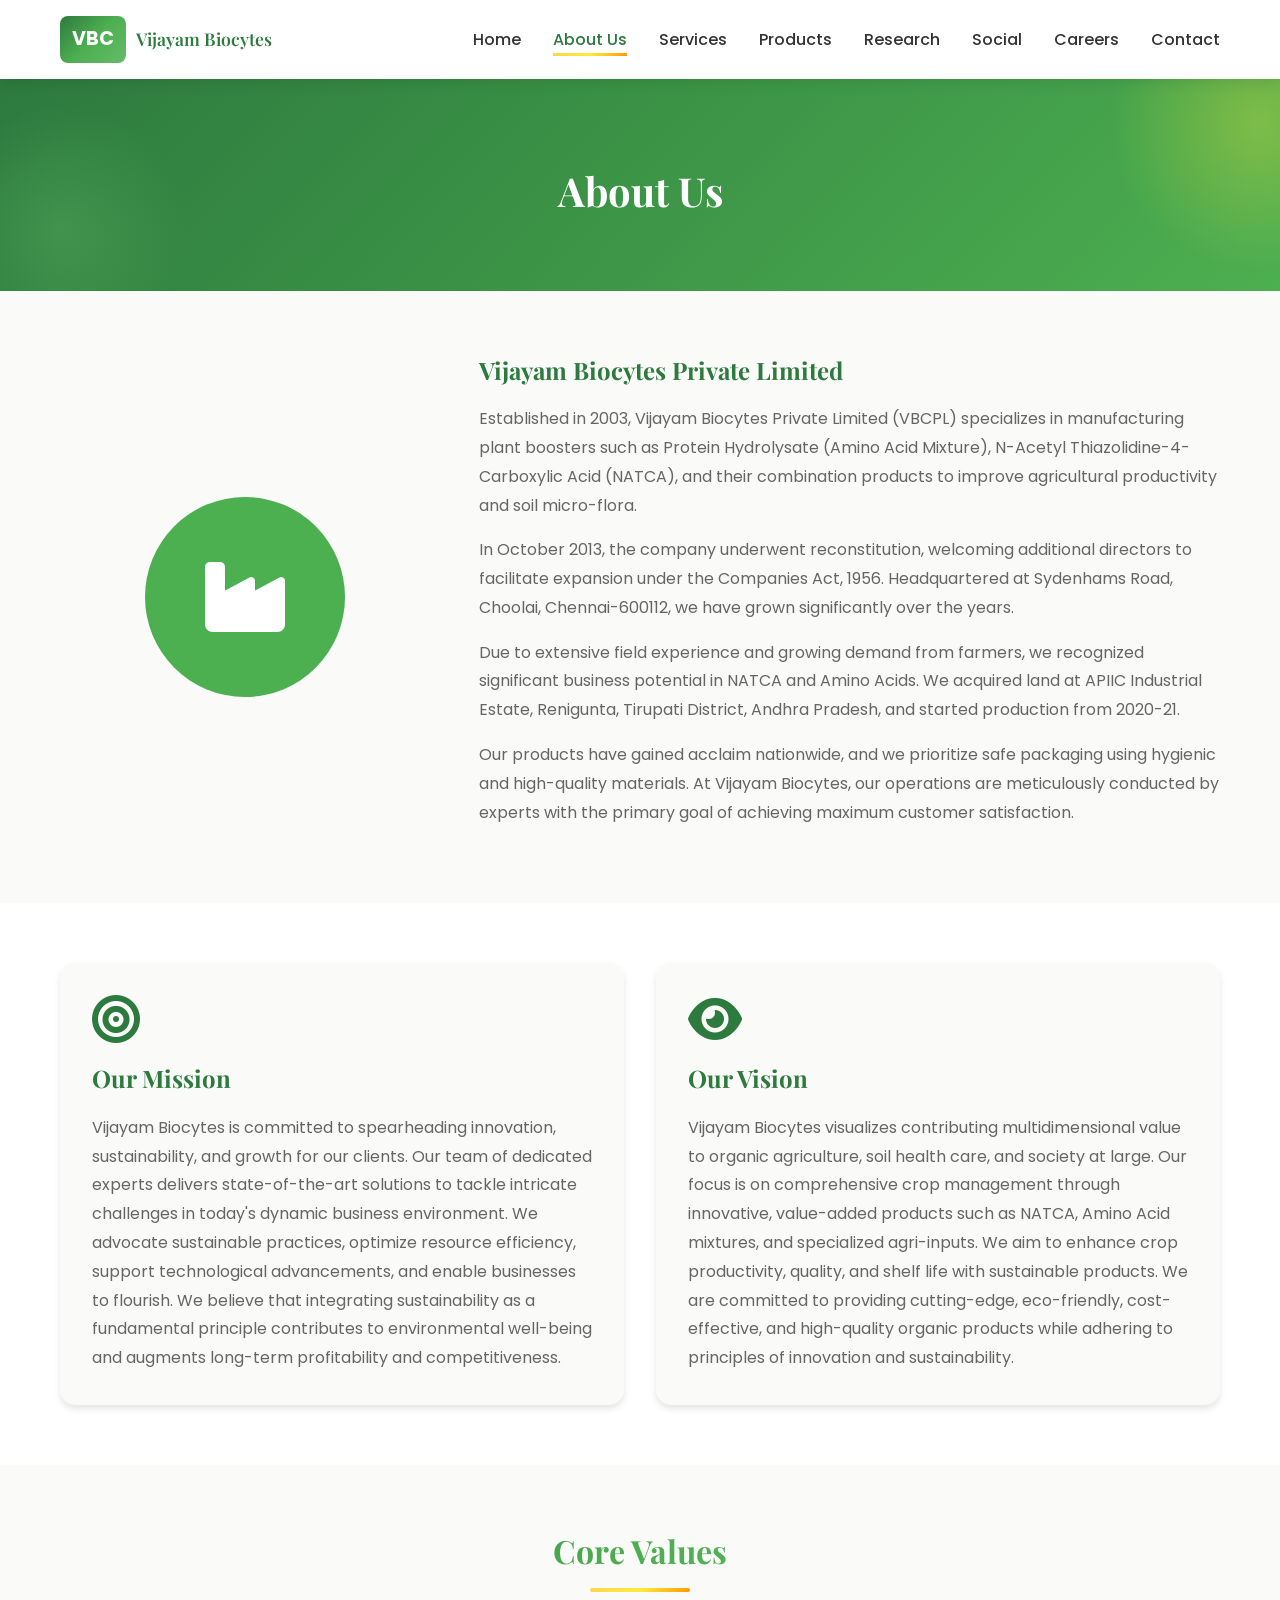
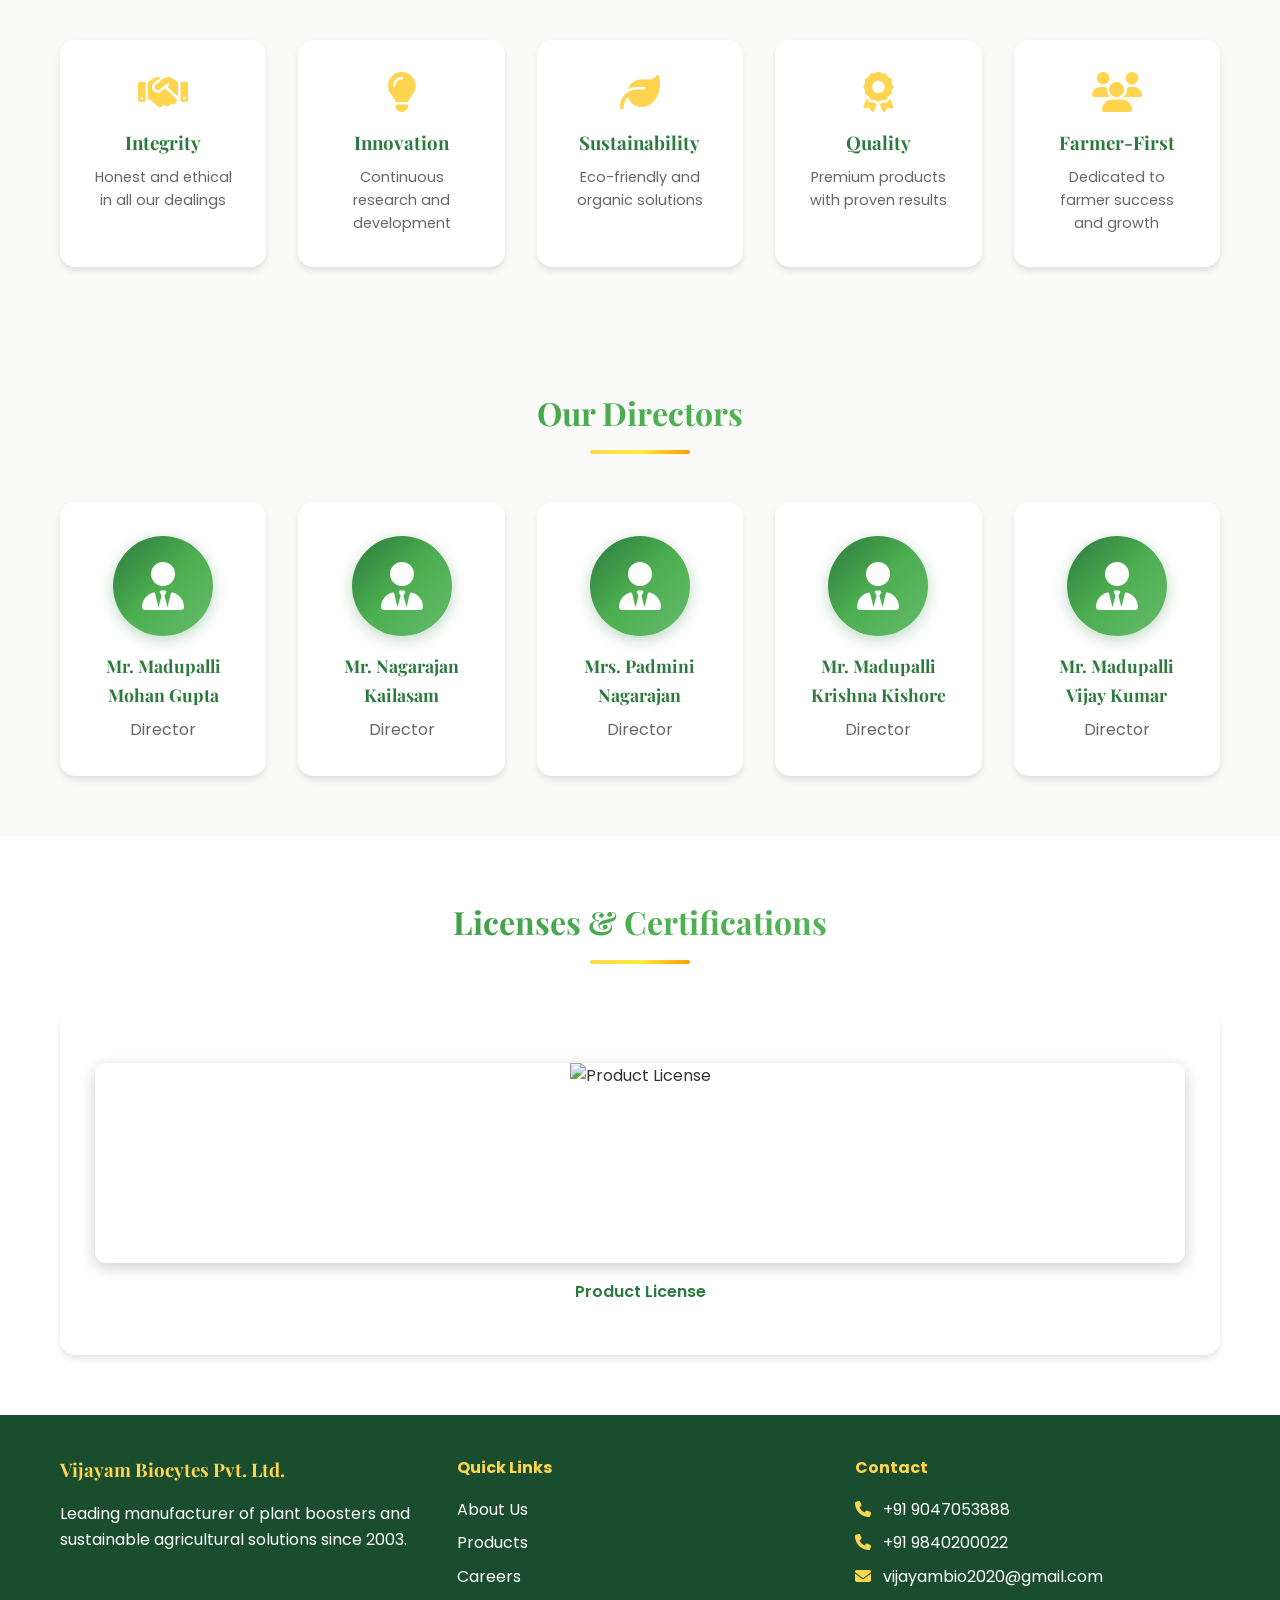
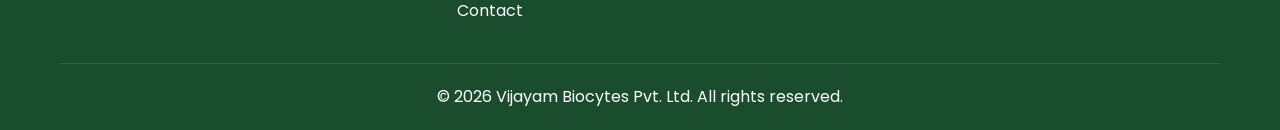
==== about.html @ c3f7f52c "first commit" ====
<!DOCTYPE html>
<html lang="en">
<head>
    <meta charset="UTF-8">
    <meta name="viewport" content="width=device-width, initial-scale=1.0">
    <title>About Us - Vijayam Biocytes Pvt. Ltd.</title>
    <link rel="preconnect" href="https://fonts.googleapis.com">
    <link rel="preconnect" href="https://fonts.gstatic.com" crossorigin>
    <link href="https://fonts.googleapis.com/css2?family=Playfair+Display:wght@700;900&family=Poppins:wght@300;400;500;600;700&display=swap" rel="stylesheet">
    <link rel="stylesheet" href="styles.css">
    <link rel="stylesheet" href="https://cdnjs.cloudflare.com/ajax/libs/font-awesome/6.4.0/css/all.min.css">
</head>
<body>
    <nav class="navbar">
        <div class="container">
            <div class="nav-brand">
                <span class="logo">VBC</span>
                <span class="brand-name">Vijayam Biocytes</span>
            </div>
            <button class="nav-toggle" id="navToggle">
                <i class="fas fa-bars"></i>
            </button>
            <ul class="nav-menu" id="navMenu">
                <li><a href="index.html">Home</a></li>
                <li><a href="about.html" class="active">About Us</a></li>
                <li><a href="services.html">Services</a></li>
                <li><a href="products.html">Products</a></li>
                <li><a href="research.html">Research</a></li>
                <li><a href="social.html">Social</a></li>
                <li><a href="careers.html">Careers</a></li>
                <li><a href="contact.html">Contact</a></li>
            </ul>
        </div>
    </nav>

    <section class="page-header">
        <div class="container">
            <h1>About Us</h1>
        </div>
    </section>

    <section class="about-content">
        <div class="container">
            <div class="about-grid">
                <div class="about-image">
                    <i class="fas fa-industry"></i>
                </div>
                <div class="about-text">
                    <h2>Vijayam Biocytes Private Limited</h2>
                    <p>Established in 2003, Vijayam Biocytes Private Limited (VBCPL) specializes in manufacturing plant boosters such as Protein Hydrolysate (Amino Acid Mixture), N-Acetyl Thiazolidine-4-Carboxylic Acid (NATCA), and their combination products to improve agricultural productivity and soil micro-flora.</p>
                    <p>In October 2013, the company underwent reconstitution, welcoming additional directors to facilitate expansion under the Companies Act, 1956. Headquartered at Sydenhams Road, Choolai, Chennai-600112, we have grown significantly over the years.</p>
                    <p>Due to extensive field experience and growing demand from farmers, we recognized significant business potential in NATCA and Amino Acids. We acquired land at APIIC Industrial Estate, Renigunta, Tirupati District, Andhra Pradesh, and started production from 2020-21.</p>
                    <p>Our products have gained acclaim nationwide, and we prioritize safe packaging using hygienic and high-quality materials. At Vijayam Biocytes, our operations are meticulously conducted by experts with the primary goal of achieving maximum customer satisfaction.</p>
                </div>
            </div>
        </div>
    </section>

    <section class="mission-vision">
        <div class="container">
            <div class="mv-grid">
                <div class="mv-card">
                    <i class="fas fa-bullseye icon"></i>
                    <h3>Our Mission</h3>
                    <p>Vijayam Biocytes is committed to spearheading innovation, sustainability, and growth for our clients. Our team of dedicated experts delivers state-of-the-art solutions to tackle intricate challenges in today's dynamic business environment. We advocate sustainable practices, optimize resource efficiency, support technological advancements, and enable businesses to flourish. We believe that integrating sustainability as a fundamental principle contributes to environmental well-being and augments long-term profitability and competitiveness.</p>
                </div>
                <div class="mv-card">
                    <i class="fas fa-eye icon"></i>
                    <h3>Our Vision</h3>
                    <p>Vijayam Biocytes visualizes contributing multidimensional value to organic agriculture, soil health care, and society at large. Our focus is on comprehensive crop management through innovative, value-added products such as NATCA, Amino Acid mixtures, and specialized agri-inputs. We aim to enhance crop productivity, quality, and shelf life with sustainable products. We are committed to providing cutting-edge, eco-friendly, cost-effective, and high-quality organic products while adhering to principles of innovation and sustainability.</p>
                </div>
            </div>
        </div>
    </section>

    <section class="core-values">
        <div class="container">
            <h2 class="section-title">Core Values</h2>
            <div class="values-grid">
                <div class="value-card">
                    <i class="fas fa-handshake icon"></i>
                    <h3>Integrity</h3>
                    <p>Honest and ethical in all our dealings</p>
                </div>
                <div class="value-card">
                    <i class="fas fa-lightbulb icon"></i>
                    <h3>Innovation</h3>
                    <p>Continuous research and development</p>
                </div>
                <div class="value-card">
                    <i class="fas fa-leaf icon"></i>
                    <h3>Sustainability</h3>
                    <p>Eco-friendly and organic solutions</p>
                </div>
                <div class="value-card">
                    <i class="fas fa-award icon"></i>
                    <h3>Quality</h3>
                    <p>Premium products with proven results</p>
                </div>
                <div class="value-card">
                    <i class="fas fa-users icon"></i>
                    <h3>Farmer-First</h3>
                    <p>Dedicated to farmer success and growth</p>
                </div>
            </div>
        </div>
    </section>

    <section class="directors-section">
        <div class="container">
            <h2 class="section-title">Our Directors</h2>
            <div class="directors-grid">
                <div class="director-card">
                    <div class="director-image">
                        <i class="fas fa-user-tie"></i>
                    </div>
                    <h3>Mr. Madupalli Mohan Gupta</h3>
                    <p>Director</p>
                </div>
                <div class="director-card">
                    <div class="director-image">
                        <i class="fas fa-user-tie"></i>
                    </div>
                    <h3>Mr. Nagarajan Kailasam</h3>
                    <p>Director</p>
                </div>
                <div class="director-card">
                    <div class="director-image">
                        <i class="fas fa-user-tie"></i>
                    </div>
                    <h3>Mrs. Padmini Nagarajan</h3>
                    <p>Director</p>
                </div>
                <div class="director-card">
                    <div class="director-image">
                        <i class="fas fa-user-tie"></i>
                    </div>
                    <h3>Mr. Madupalli Krishna Kishore</h3>
                    <p>Director</p>
                </div>
                <div class="director-card">
                    <div class="director-image">
                        <i class="fas fa-user-tie"></i>
                    </div>
                    <h3>Mr. Madupalli Vijay Kumar</h3>
                    <p>Director</p>
                </div>
            </div>
        </div>
    </section>

    <section class="certifications">
        <div class="container">
            <h2 class="section-title">Licenses & Certifications</h2>
            <div class="cert-grid">
                <div class="cert-card" onclick="openModal('certModal')">
                    <div class="cert-preview-image">
                        <img src="https://iili.io/q2ElGUX.md.png" alt="Product License" oncontextmenu="return false;" draggable="false">
                    </div>
                    <p>Product License</p>
                </div>
            </div>
        </div>
    </section>

    <footer class="footer">
        <div class="container">
            <div class="footer-grid">
                <div class="footer-col">
                    <h3>Vijayam Biocytes Pvt. Ltd.</h3>
                    <p>Leading manufacturer of plant boosters and sustainable agricultural solutions since 2003.</p>
                </div>
                <div class="footer-col">
                    <h4>Quick Links</h4>
                    <ul>
                        <li><a href="about.html">About Us</a></li>
                        <li><a href="products.html">Products</a></li>
                        <li><a href="careers.html">Careers</a></li>
                        <li><a href="contact.html">Contact</a></li>
                    </ul>
                </div>
                <div class="footer-col">
                    <h4>Contact</h4>
                    <p><i class="fas fa-phone"></i> +91 9047053888</p>
                    <p><i class="fas fa-phone"></i> +91 9840200022</p>
                    <p><i class="fas fa-envelope"></i> vijayambio2020@gmail.com</p>
                </div>
            </div>
            <div class="footer-bottom">
                <p>&copy; 2026 Vijayam Biocytes Pvt. Ltd. All rights reserved.</p>
            </div>
        </div>
    </footer>

    <div id="certModal" class="modal">
        <div class="modal-content cert-modal-content">
            <span class="close" onclick="closeModal('certModal')">&times;</span>
            <h2>Product License</h2>
            <div class="cert-image-container">
                <img src="https://iili.io/q2ElGUX.md.png" alt="Product License" class="cert-image" oncontextmenu="return false;" draggable="false">
            </div>
        </div>
    </div>

    <script src="script.js"></script>
</body>
</html>
---- styles.css ----
/* Reset & Base Styles */
* {
    margin: 0;
    padding: 0;
    box-sizing: border-box;
}

:root {
    --primary-green: #2d7a3e;
    --light-green: #4caf50;
    --bright-green: #66bb6a;
    --milky-white: #fafaf8;
    --light-yellow: #ffd54f;
    --bright-yellow: #ffeb3b;
    --orange: #ff9800;
    --dark-text: #333;
    --light-text: #666;
    --shadow: 0 4px 6px rgba(0, 0, 0, 0.1);
    --shadow-hover: 0 8px 20px rgba(0, 0, 0, 0.2);
    --gradient-1: linear-gradient(135deg, #2d7a3e 0%, #4caf50 50%, #66bb6a 100%);
    --gradient-2: linear-gradient(135deg, #ffd54f 0%, #ffeb3b 50%, #ff9800 100%);
    --gradient-3: linear-gradient(135deg, #4caf50 0%, #2d7a3e 100%);
}

body {
    font-family: 'Poppins', 'Segoe UI', Tahoma, Geneva, Verdana, sans-serif;
    line-height: 1.6;
    color: var(--dark-text);
    background: var(--milky-white);
}

h1,
h2,
h3,
.hero-title,
.brand-name {
    font-family: 'Playfair Display', serif;
}

.container {
    max-width: 1200px;
    margin: 0 auto;
    padding: 0 20px;
}

/* Navigation */
.navbar {
    background: white;
    box-shadow: var(--shadow);
    position: sticky;
    top: 0;
    z-index: 1000;
}

.navbar .container {
    display: flex;
    justify-content: space-between;
    align-items: center;
    padding: 1rem 20px;
}

.nav-brand {
    display: flex;
    align-items: center;
    gap: 10px;
}

.logo {
    background: var(--primary-green);
    color: white;
    padding: 8px 12px;
    border-radius: 8px;
    font-weight: bold;
    font-size: 1.2rem;
}

.brand-name {
    font-weight: 600;
    color: var(--primary-green);
    font-size: 1.1rem;
}

.nav-toggle {
    display: none;
    background: none;
    border: none;
    font-size: 1.5rem;
    color: var(--primary-green);
    cursor: pointer;
}

.nav-menu {
    display: flex;
    list-style: none;
    gap: 2rem;
}

.nav-menu a {
    text-decoration: none;
    color: var(--dark-text);
    font-weight: 500;
    transition: color 0.3s;
}

.nav-menu a:hover,
.nav-menu a.active {
    color: var(--primary-green);
}

/* Hero Section */
.hero {
    background: var(--gradient-1);
    color: white;
    padding: 100px 20px;
    text-align: center;
    position: relative;
    overflow: hidden;
}

.hero::before {
    content: '';
    position: absolute;
    top: 0;
    left: 0;
    right: 0;
    bottom: 0;
    background: radial-gradient(circle at 20% 50%, rgba(255, 213, 79, 0.2) 0%, transparent 50%),
        radial-gradient(circle at 80% 80%, rgba(102, 187, 106, 0.2) 0%, transparent 50%);
    pointer-events: none;
}

.hero-content {
    position: relative;
    z-index: 1;
}

.hero-content h1 {
    font-size: 3.5rem;
    margin-bottom: 1rem;
    line-height: 1.2;
}

.hero-content p {
    font-size: 1.2rem;
    margin-bottom: 2rem;
    opacity: 0.95;
}

.hero-buttons {
    display: flex;
    gap: 1rem;
    justify-content: center;
    flex-wrap: wrap;
}

/* Buttons */
.btn {
    padding: 12px 30px;
    border-radius: 25px;
    text-decoration: none;
    font-weight: 600;
    transition: all 0.3s;
    display: inline-block;
    border: none;
    cursor: pointer;
}

.btn-primary {
    background: var(--gradient-2);
    color: var(--dark-text);
    position: relative;
    overflow: hidden;
}

.btn-primary::before {
    content: '';
    position: absolute;
    top: 0;
    left: -100%;
    width: 100%;
    height: 100%;
    background: linear-gradient(90deg, transparent, rgba(255, 255, 255, 0.4), transparent);
    transition: left 0.5s;
}

.btn-primary:hover::before {
    left: 100%;
}

.btn-primary:hover {
    transform: translateY(-3px) scale(1.05);
    box-shadow: 0 10px 25px rgba(255, 152, 0, 0.4);
}

.btn-secondary {
    background: white;
    color: var(--primary-green);
}

.btn-secondary:hover {
    background: var(--milky-white);
    transform: translateY(-2px);
    box-shadow: var(--shadow-hover);
}

.btn-small {
    padding: 8px 20px;
    font-size: 0.9rem;
}

/* Sections */
section {
    padding: 60px 20px;
}

.section-title {
    text-align: center;
    font-size: 2rem;
    color: var(--primary-green);
    margin-bottom: 3rem;
}

/* Cards Grid */
.cards-grid {
    display: grid;
    grid-template-columns: repeat(auto-fit, minmax(250px, 1fr));
    gap: 2rem;
}

.card {
    background: white;
    padding: 2rem;
    border-radius: 15px;
    box-shadow: var(--shadow);
    text-align: center;
    transition: all 0.4s ease;
    border: 2px solid transparent;
    position: relative;
    overflow: hidden;
}

.card::before {
    content: '';
    position: absolute;
    top: 0;
    left: 0;
    right: 0;
    bottom: 0;
    border-radius: 15px;
    padding: 2px;
    background: var(--gradient-1);
    -webkit-mask: linear-gradient(#fff 0 0) content-box, linear-gradient(#fff 0 0);
    -webkit-mask-composite: xor;
    mask-composite: exclude;
    opacity: 0;
    transition: opacity 0.4s;
}

.card:hover {
    transform: translateY(-8px) scale(1.02);
    box-shadow: 0 12px 30px rgba(45, 122, 62, 0.3);
}

.card:hover::before {
    opacity: 1;
}

.card .icon {
    font-size: 3rem;
    background: var(--gradient-1);
    -webkit-background-clip: text;
    -webkit-text-fill-color: transparent;
    background-clip: text;
    margin-bottom: 1rem;
    transition: transform 0.3s;
}

.card:hover .icon {
    transform: scale(1.2) rotate(5deg);
}

.card h3 {
    color: var(--primary-green);
    margin-bottom: 0.5rem;
}

.card p {
    color: var(--light-text);
}

/* Products */
.products-section {
    background: white;
}

.products-grid {
    display: grid;
    grid-template-columns: repeat(auto-fit, minmax(280px, 1fr));
    gap: 2rem;
}

.product-card {
    background: white;
    border-radius: 15px;
    padding: 2rem;
    text-align: center;
    box-shadow: var(--shadow);
    transition: all 0.4s ease;
    cursor: pointer;
    border: 3px solid transparent;
    background-clip: padding-box;
    position: relative;
}

.product-card::before {
    content: '';
    position: absolute;
    top: -3px;
    left: -3px;
    right: -3px;
    bottom: -3px;
    background: var(--gradient-2);
    border-radius: 15px;
    z-index: -1;
    opacity: 0;
    transition: opacity 0.4s;
}

.product-card:hover {
    transform: translateY(-10px) scale(1.03);
    box-shadow: 0 15px 35px rgba(255, 152, 0, 0.4);
}

.product-card:hover::before {
    opacity: 1;
}

.product-image {
    width: 100px;
    height: 100px;
    margin: 0 auto 1rem;
    background: var(--gradient-1);
    border-radius: 50%;
    display: flex;
    align-items: center;
    justify-content: center;
    transition: all 0.4s ease;
    box-shadow: 0 4px 15px rgba(45, 122, 62, 0.3);
}

.product-card:hover .product-image {
    transform: rotate(360deg) scale(1.1);
    box-shadow: 0 8px 25px rgba(45, 122, 62, 0.5);
}

.product-image i {
    font-size: 3rem;
    color: white;
}

.product-card h3 {
    color: var(--primary-green);
    margin-bottom: 0.5rem;
}

.product-card p {
    color: var(--light-text);
    margin-bottom: 1rem;
}

/* Directors */
.directors-grid {
    display: grid;
    grid-template-columns: repeat(auto-fit, minmax(200px, 1fr));
    gap: 2rem;
}

.director-card {
    background: white;
    padding: 2rem;
    border-radius: 15px;
    box-shadow: var(--shadow);
    text-align: center;
    transition: transform 0.3s;
}

.director-card:hover {
    transform: translateY(-5px);
}

.director-image {
    width: 100px;
    height: 100px;
    margin: 0 auto 1rem;
    background: var(--light-green);
    border-radius: 50%;
    display: flex;
    align-items: center;
    justify-content: center;
}

.director-image i {
    font-size: 3rem;
    color: white;
}

.director-card h3 {
    color: var(--primary-green);
    font-size: 1.1rem;
    margin-bottom: 0.5rem;
}

.director-card p {
    color: var(--light-text);
}

/* Testimonials */
.testimonials {
    background: white;
}

.testimonials-grid {
    display: grid;
    grid-template-columns: repeat(auto-fit, minmax(280px, 1fr));
    gap: 2rem;
}

.testimonial-card {
    background: white;
    padding: 2rem;
    border-radius: 15px;
    box-shadow: var(--shadow);
    border-left: 5px solid transparent;
    border-image: var(--gradient-2);
    border-image-slice: 1;
    transition: all 0.4s ease;
    position: relative;
}

.testimonial-card::before {
    content: '';
    position: absolute;
    left: 0;
    top: 0;
    bottom: 0;
    width: 5px;
    background: var(--gradient-2);
    border-radius: 15px 0 0 15px;
}

.testimonial-card:hover {
    transform: translateX(10px);
    box-shadow: 0 10px 30px rgba(255, 152, 0, 0.3);
}

.testimonial-card p {
    font-style: italic;
    color: var(--light-text);
    margin-bottom: 1rem;
}

.testimonial-card h4 {
    color: var(--primary-green);
    margin-bottom: 0.3rem;
}

.testimonial-card span {
    color: var(--light-text);
    font-size: 0.9rem;
}

/* CTA Section */
.cta-section {
    background: var(--gradient-1);
    color: white;
    text-align: center;
    padding: 80px 20px;
    position: relative;
    overflow: hidden;
}

.cta-section::before {
    content: '';
    position: absolute;
    top: 0;
    left: 0;
    right: 0;
    bottom: 0;
    background:
        radial-gradient(circle at 10% 20%, rgba(255, 235, 59, 0.15) 0%, transparent 40%),
        radial-gradient(circle at 90% 80%, rgba(255, 152, 0, 0.15) 0%, transparent 40%);
}

.cta-section h2 {
    font-size: 2rem;
    margin-bottom: 2rem;
}

/* Footer */
.footer {
    background: #1a4d2e;
    color: white;
    padding: 40px 20px 20px;
}

.footer-grid {
    display: grid;
    grid-template-columns: repeat(auto-fit, minmax(250px, 1fr));
    gap: 2rem;
    margin-bottom: 2rem;
}

.footer-col h3,
.footer-col h4 {
    margin-bottom: 1rem;
    color: var(--light-yellow);
}

.footer-col ul {
    list-style: none;
}

.footer-col ul li {
    margin-bottom: 0.5rem;
}

.footer-col a {
    color: white;
    text-decoration: none;
    transition: color 0.3s;
}

.footer-col a:hover {
    color: var(--light-yellow);
}

.footer-col p {
    margin-bottom: 0.5rem;
}

.footer-col i {
    margin-right: 8px;
    color: var(--light-yellow);
}

.footer-bottom {
    text-align: center;
    padding-top: 20px;
    border-top: 1px solid rgba(255, 255, 255, 0.1);
}

/* Modal */
.modal {
    display: none;
    position: fixed;
    z-index: 2000;
    left: 0;
    top: 0;
    width: 100%;
    height: 100%;
    background: rgba(0, 0, 0, 0.7);
    overflow: auto;
}

.modal-content {
    background: white;
    margin: 5% auto;
    padding: 2rem;
    border-radius: 15px;
    max-width: 600px;
    position: relative;
    animation: slideDown 0.3s;
}

@keyframes slideDown {
    from {
        transform: translateY(-50px);
        opacity: 0;
    }

    to {
        transform: translateY(0);
        opacity: 1;
    }
}

.close {
    position: absolute;
    right: 20px;
    top: 15px;
    font-size: 2rem;
    cursor: pointer;
    color: var(--light-text);
}

.close:hover {
    color: var(--primary-green);
}

.modal-content h2 {
    color: var(--primary-green);
    margin-bottom: 1rem;
}

.modal-content p {
    margin-bottom: 1rem;
    line-height: 1.8;
}

.modal-content ul {
    margin-left: 20px;
    margin-bottom: 1rem;
}

.modal-content ul li {
    margin-bottom: 0.5rem;
    color: var(--light-text);
}

/* Responsive */
@media (max-width: 768px) {
    .nav-toggle {
        display: block;
    }

    .nav-menu {
        position: absolute;
        top: 100%;
        left: 0;
        right: 0;
        background: white;
        flex-direction: column;
        padding: 1rem;
        box-shadow: var(--shadow);
        display: none;
    }

    .nav-menu.active {
        display: flex;
    }

    .hero-content h1 {
        font-size: 1.8rem;
    }

    .hero-content p {
        font-size: 1rem;
    }

    .section-title {
        font-size: 1.5rem;
    }

    .cards-grid,
    .products-grid,
    .directors-grid,
    .testimonials-grid {
        grid-template-columns: 1fr;
    }
}

/* Page Header */
.page-header {
    background: var(--gradient-1);
    color: white;
    padding: 80px 20px 60px;
    text-align: center;
    position: relative;
    overflow: hidden;
}

.page-header::before {
    content: '';
    position: absolute;
    top: -50%;
    right: -10%;
    width: 300px;
    height: 300px;
    background: radial-gradient(circle, rgba(255, 235, 59, 0.3) 0%, transparent 70%);
    border-radius: 50%;
}

.page-header::after {
    content: '';
    position: absolute;
    bottom: -30%;
    left: -5%;
    width: 250px;
    height: 250px;
    background: radial-gradient(circle, rgba(102, 187, 106, 0.3) 0%, transparent 70%);
    border-radius: 50%;
}

.page-header h1 {
    font-size: 2.5rem;
    margin-bottom: 0.5rem;
}

.page-header p {
    font-size: 1.1rem;
    opacity: 0.95;
}

/* About Page */
.about-content {
    padding: 60px 20px;
}

.about-grid {
    display: grid;
    grid-template-columns: 1fr 2fr;
    gap: 3rem;
    align-items: center;
}

.about-image {
    width: 200px;
    height: 200px;
    background: var(--light-green);
    border-radius: 50%;
    display: flex;
    align-items: center;
    justify-content: center;
    margin: 0 auto;
}

.about-image i {
    font-size: 5rem;
    color: white;
}

.about-text h2 {
    color: var(--primary-green);
    margin-bottom: 1rem;
}

.about-text p {
    margin-bottom: 1rem;
    line-height: 1.8;
    color: var(--light-text);
}

/* Mission Vision */
.mission-vision {
    background: white;
    padding: 60px 20px;
}

.mv-grid {
    display: grid;
    grid-template-columns: repeat(auto-fit, minmax(400px, 1fr));
    gap: 2rem;
}

.mv-card {
    background: var(--milky-white);
    padding: 2rem;
    border-radius: 15px;
    box-shadow: var(--shadow);
}

.mv-card .icon {
    font-size: 3rem;
    color: var(--primary-green);
    margin-bottom: 1rem;
}

.mv-card h3 {
    color: var(--primary-green);
    margin-bottom: 1rem;
    font-size: 1.5rem;
}

.mv-card p {
    color: var(--light-text);
    line-height: 1.8;
}

/* Core Values */
.core-values {
    padding: 60px 20px;
}

.values-grid {
    display: grid;
    grid-template-columns: repeat(auto-fit, minmax(200px, 1fr));
    gap: 2rem;
}

.value-card {
    background: white;
    padding: 2rem;
    border-radius: 15px;
    box-shadow: var(--shadow);
    text-align: center;
    transition: transform 0.3s;
}

.value-card:hover {
    transform: translateY(-5px);
}

.value-card .icon {
    font-size: 2.5rem;
    color: var(--light-yellow);
    margin-bottom: 1rem;
}

.value-card h3 {
    color: var(--primary-green);
    margin-bottom: 0.5rem;
}

.value-card p {
    color: var(--light-text);
    font-size: 0.9rem;
}

/* Certifications */
.certifications {
    background: white;
    padding: 60px 20px;
}

.cert-grid {
    display: grid;
    grid-template-columns: repeat(auto-fit, minmax(200px, 1fr));
    gap: 2rem;
}

.cert-card {
    background: white;
    padding: 3rem 2rem;
    border-radius: 15px;
    box-shadow: var(--shadow);
    text-align: center;
    cursor: pointer;
    transition: all 0.4s ease;
    border: 3px solid transparent;
    position: relative;
    overflow: hidden;
}

.cert-card::before {
    content: '';
    position: absolute;
    top: -3px;
    left: -3px;
    right: -3px;
    bottom: -3px;
    background: var(--gradient-2);
    border-radius: 15px;
    z-index: -1;
    opacity: 0;
    transition: opacity 0.4s;
}

.cert-card::after {
    content: '';
    position: absolute;
    top: 50%;
    left: 50%;
    width: 0;
    height: 0;
    background: radial-gradient(circle, rgba(255, 235, 59, 0.3) 0%, transparent 70%);
    border-radius: 50%;
    transform: translate(-50%, -50%);
    transition: width 0.6s, height 0.6s;
}

.cert-card:hover {
    transform: translateY(-10px) scale(1.05);
    box-shadow: 0 15px 40px rgba(255, 152, 0, 0.4);
}

.cert-card:hover::before {
    opacity: 1;
}

.cert-card:hover::after {
    width: 300px;
    height: 300px;
}

.cert-card i {
    font-size: 4rem;
    background: var(--gradient-2);
    -webkit-background-clip: text;
    -webkit-text-fill-color: transparent;
    background-clip: text;
    margin-bottom: 1rem;
    transition: transform 0.4s;
    position: relative;
    z-index: 1;
}

.cert-card:hover i {
    transform: scale(1.2) rotate(10deg);
}

.cert-card p {
    color: var(--primary-green);
    font-weight: 600;
    position: relative;
    z-index: 1;
}

/* Services Page */
.services-section {
    padding: 60px 20px;
}

.services-grid {
    display: grid;
    grid-template-columns: repeat(auto-fit, minmax(300px, 1fr));
    gap: 2rem;
}

.service-card {
    background: white;
    padding: 2rem;
    border-radius: 15px;
    box-shadow: var(--shadow);
    transition: transform 0.3s, box-shadow 0.3s;
}

.service-card:hover {
    transform: translateY(-5px);
    box-shadow: var(--shadow-hover);
}

.service-card .icon {
    font-size: 3rem;
    color: var(--primary-green);
    margin-bottom: 1rem;
}

.service-card h3 {
    color: var(--primary-green);
    margin-bottom: 1rem;
}

.service-card p {
    color: var(--light-text);
    line-height: 1.8;
}

/* Service Features */
.service-features {
    background: white;
    padding: 60px 20px;
}

.features-grid {
    display: grid;
    grid-template-columns: repeat(auto-fit, minmax(300px, 1fr));
    gap: 1.5rem;
}

.feature-item {
    display: flex;
    align-items: center;
    gap: 1rem;
    background: var(--milky-white);
    padding: 1.5rem;
    border-radius: 10px;
    box-shadow: var(--shadow);
}

.feature-item i {
    font-size: 1.5rem;
    color: var(--light-green);
}

.feature-item p {
    color: var(--dark-text);
    margin: 0;
}

/* Production Capacity */
.production-capacity {
    background: white;
    padding: 60px 20px;
}

.capacity-grid {
    display: grid;
    grid-template-columns: repeat(auto-fit, minmax(300px, 1fr));
    gap: 2rem;
}

.capacity-card {
    background: var(--milky-white);
    padding: 2rem;
    border-radius: 15px;
    box-shadow: var(--shadow);
    text-align: center;
}

.capacity-card .icon {
    font-size: 3rem;
    color: var(--primary-green);
    margin-bottom: 1rem;
}

.capacity-card h3 {
    color: var(--primary-green);
    margin-bottom: 1rem;
}

.capacity-card p {
    color: var(--light-text);
    font-weight: 600;
}

/* Research Page */
.research-intro,
.social-intro,
.careers-intro {
    padding: 60px 20px;
    background: white;
}

.intro-content {
    max-width: 900px;
    margin: 0 auto;
    text-align: center;
}

.intro-content h2 {
    color: var(--primary-green);
    margin-bottom: 1rem;
    font-size: 2rem;
}

.intro-content p {
    color: var(--light-text);
    line-height: 1.8;
    margin-bottom: 1rem;
}

/* Research Areas */
.research-areas,
.initiatives {
    padding: 60px 20px;
}

.research-grid,
.initiatives-grid {
    display: grid;
    grid-template-columns: repeat(auto-fit, minmax(300px, 1fr));
    gap: 2rem;
}

.research-card,
.initiative-card {
    background: white;
    padding: 2rem;
    border-radius: 15px;
    box-shadow: var(--shadow);
    transition: transform 0.3s;
}

.research-card:hover,
.initiative-card:hover {
    transform: translateY(-5px);
}

.research-card .icon,
.initiative-card .icon {
    font-size: 3rem;
    color: var(--primary-green);
    margin-bottom: 1rem;
}

.research-card h3,
.initiative-card h3 {
    color: var(--primary-green);
    margin-bottom: 1rem;
}

.research-card p,
.initiative-card p {
    color: var(--light-text);
    line-height: 1.8;
}

/* Manufacturing Research */
.manufacturing-research {
    background: white;
    padding: 60px 20px;
}

.manufacturing-grid {
    display: grid;
    grid-template-columns: repeat(auto-fit, minmax(400px, 1fr));
    gap: 2rem;
}

.manufacturing-card {
    background: var(--milky-white);
    padding: 2rem;
    border-radius: 15px;
    box-shadow: var(--shadow);
}

.manufacturing-card .icon {
    font-size: 3rem;
    color: var(--primary-green);
    margin-bottom: 1rem;
}

.manufacturing-card h3 {
    color: var(--primary-green);
    margin-bottom: 1rem;
}

.manufacturing-card p {
    color: var(--light-text);
    line-height: 1.8;
    margin-bottom: 1rem;
}

/* Research Benefits */
.research-benefits {
    padding: 60px 20px;
}

.benefits-list {
    display: grid;
    grid-template-columns: repeat(auto-fit, minmax(350px, 1fr));
    gap: 1rem;
    max-width: 1000px;
    margin: 0 auto;
}

.benefit-item {
    display: flex;
    align-items: center;
    gap: 1rem;
    background: white;
    padding: 1rem;
    border-radius: 10px;
    box-shadow: var(--shadow);
}

.benefit-item i {
    font-size: 1.5rem;
    color: var(--light-green);
    flex-shrink: 0;
}

.benefit-item p {
    color: var(--dark-text);
    margin: 0;
}

/* Social Page */
.csr-section {
    background: white;
    padding: 60px 20px;
}

.csr-content {
    max-width: 900px;
    margin: 0 auto;
    text-align: center;
}

.csr-content p {
    color: var(--light-text);
    line-height: 1.8;
    font-size: 1.1rem;
}

/* Social Media */
.social-media {
    background: white;
    padding: 60px 20px;
    text-align: center;
}

.social-text {
    color: var(--light-text);
    margin-bottom: 2rem;
    font-size: 1.1rem;
}

.social-buttons {
    display: flex;
    flex-wrap: wrap;
    gap: 1.5rem;
    justify-content: center;
}

.social-btn {
    display: flex;
    align-items: center;
    gap: 10px;
    padding: 12px 25px;
    border-radius: 25px;
    text-decoration: none;
    color: white;
    font-weight: 600;
    transition: transform 0.3s, box-shadow 0.3s;
}

.social-btn:hover {
    transform: translateY(-3px);
    box-shadow: var(--shadow-hover);
}

.social-btn.facebook {
    background: #1877f2;
}

.social-btn.instagram {
    background: linear-gradient(45deg, #f09433 0%, #e6683c 25%, #dc2743 50%, #cc2366 75%, #bc1888 100%);
}

.social-btn.linkedin {
    background: #0077b5;
}

.social-btn.youtube {
    background: #ff0000;
}

.social-btn i {
    font-size: 1.2rem;
}

/* Impact Stories */
.impact-stories {
    padding: 60px 20px;
}

.stories-grid {
    display: grid;
    grid-template-columns: repeat(auto-fit, minmax(300px, 1fr));
    gap: 2rem;
}

.story-card {
    background: white;
    padding: 2rem;
    border-radius: 15px;
    box-shadow: var(--shadow);
    border-left: 4px solid var(--primary-green);
}

.story-card p {
    font-style: italic;
    color: var(--light-text);
    margin-bottom: 1rem;
    line-height: 1.8;
}

.story-card h4 {
    color: var(--primary-green);
    margin-bottom: 0.3rem;
}

.story-card span {
    color: var(--light-text);
    font-size: 0.9rem;
}

/* Careers Page */
.why-join {
    background: white;
    padding: 60px 20px;
}

/* Job Openings */
.job-openings {
    padding: 60px 20px;
}

.jobs-grid {
    display: grid;
    grid-template-columns: repeat(auto-fit, minmax(300px, 1fr));
    gap: 2rem;
}

.job-card {
    background: white;
    padding: 2rem;
    border-radius: 15px;
    box-shadow: var(--shadow);
    transition: transform 0.3s, box-shadow 0.3s;
}

.job-card:hover {
    transform: translateY(-5px);
    box-shadow: var(--shadow-hover);
}

.job-card h3 {
    color: var(--primary-green);
    margin-bottom: 1rem;
}

.job-location {
    color: var(--light-text);
    margin-bottom: 1rem;
    display: flex;
    align-items: center;
    gap: 5px;
}

.job-location i {
    color: var(--primary-green);
}

.job-description {
    color: var(--light-text);
    line-height: 1.8;
    margin-bottom: 1.5rem;
}

/* Contact Page */
.contact-section {
    padding: 60px 20px;
}

.contact-grid {
    display: grid;
    grid-template-columns: 1fr 1fr;
    gap: 3rem;
}

.contact-info h2,
.contact-form-container h2 {
    color: var(--primary-green);
    margin-bottom: 1.5rem;
}

.contact-info>p {
    color: var(--light-text);
    line-height: 1.8;
    margin-bottom: 2rem;
}

.info-item {
    display: flex;
    gap: 1rem;
    margin-bottom: 2rem;
}

.info-item i {
    font-size: 1.5rem;
    color: var(--primary-green);
    margin-top: 5px;
}

.info-item h4 {
    color: var(--primary-green);
    margin-bottom: 0.5rem;
}

.info-item p {
    color: var(--light-text);
    line-height: 1.8;
}

/* Contact Form */
.contact-form {
    display: flex;
    flex-direction: column;
    gap: 1.5rem;
}

.form-group {
    display: flex;
    flex-direction: column;
}

.form-group label {
    color: var(--dark-text);
    font-weight: 600;
    margin-bottom: 0.5rem;
}

.form-group input,
.form-group textarea {
    padding: 12px;
    border: 2px solid #e0e0e0;
    border-radius: 8px;
    font-family: inherit;
    font-size: 1rem;
    transition: border-color 0.3s;
}

.form-group input:focus,
.form-group textarea:focus {
    outline: none;
    border-color: var(--primary-green);
}

.form-group textarea {
    resize: vertical;
}

/* Map Section */
.map-section {
    background: white;
    padding: 60px 20px;
}

.map-container {
    max-width: 1000px;
    margin: 0 auto;
    box-shadow: var(--shadow);
    border-radius: 15px;
    overflow: hidden;
}

/* Responsive Adjustments */
@media (max-width: 768px) {

    .about-grid,
    .contact-grid {
        grid-template-columns: 1fr;
    }

    .mv-grid {
        grid-template-columns: 1fr;
    }

    .page-header h1 {
        font-size: 1.8rem;
    }

    .social-buttons {
        flex-direction: column;
        align-items: stretch;
    }

    .social-btn {
        justify-content: center;
    }

    .benefits-list {
        grid-template-columns: 1fr;
    }

    .manufacturing-grid {
        grid-template-columns: 1fr;
    }
}

@media (max-width: 480px) {
    .hero-buttons {
        flex-direction: column;
        width: 100%;
    }

    .hero-buttons .btn {
        width: 100%;
    }
}


/* Certificate Modal Styles */
.cert-modal-content {
    max-width: 900px;
    padding: 1rem;
}

.cert-image-container {
    width: 100%;
    text-align: center;
    user-select: none;
    -webkit-user-select: none;
    -moz-user-select: none;
    -ms-user-select: none;
}

.cert-image {
    max-width: 100%;
    height: auto;
    border-radius: 10px;
    box-shadow: 0 8px 25px rgba(0, 0, 0, 0.2);
    pointer-events: none;
    user-select: none;
    -webkit-user-drag: none;
    -webkit-user-select: none;
    -moz-user-select: none;
    -ms-user-select: none;
}

/* Prevent right-click and selection on certificate */
.cert-image-container::before {
    content: '';
    position: absolute;
    top: 0;
    left: 0;
    right: 0;
    bottom: 0;
    z-index: 1;
}

/* Director Card Enhancements */
.director-card {
    background: white;
    padding: 2rem;
    border-radius: 15px;
    box-shadow: var(--shadow);
    text-align: center;
    transition: all 0.4s ease;
    border: 2px solid transparent;
    position: relative;
    overflow: hidden;
}

.director-card::before {
    content: '';
    position: absolute;
    top: 0;
    left: 0;
    right: 0;
    bottom: 0;
    background: var(--gradient-3);
    opacity: 0;
    transition: opacity 0.4s;
    border-radius: 15px;
}

.director-card:hover {
    transform: translateY(-8px) scale(1.03);
    box-shadow: 0 12px 30px rgba(45, 122, 62, 0.3);
}

.director-card:hover::before {
    opacity: 0.05;
}

.director-image {
    width: 100px;
    height: 100px;
    margin: 0 auto 1rem;
    background: var(--gradient-1);
    border-radius: 50%;
    display: flex;
    align-items: center;
    justify-content: center;
    transition: all 0.4s ease;
    box-shadow: 0 4px 15px rgba(45, 122, 62, 0.3);
    position: relative;
    z-index: 1;
}

.director-card:hover .director-image {
    transform: scale(1.1);
    box-shadow: 0 8px 25px rgba(45, 122, 62, 0.5);
}

.director-image i {
    font-size: 3rem;
    color: white;
}

.director-card h3,
.director-card p {
    position: relative;
    z-index: 1;
}

/* Service Card Enhancements */
.service-card {
    background: white;
    padding: 2rem;
    border-radius: 15px;
    box-shadow: var(--shadow);
    transition: all 0.4s ease;
    border: 2px solid transparent;
    position: relative;
    overflow: hidden;
}

.service-card::before {
    content: '';
    position: absolute;
    top: 0;
    left: 0;
    width: 5px;
    height: 0;
    background: var(--gradient-2);
    transition: height 0.4s ease;
}

.service-card:hover {
    transform: translateY(-8px);
    box-shadow: 0 12px 30px rgba(255, 152, 0, 0.3);
    border-color: var(--orange);
}

.service-card:hover::before {
    height: 100%;
}

.service-card .icon {
    font-size: 3rem;
    background: var(--gradient-1);
    -webkit-background-clip: text;
    -webkit-text-fill-color: transparent;
    background-clip: text;
    margin-bottom: 1rem;
    transition: transform 0.3s;
}

.service-card:hover .icon {
    transform: scale(1.15) rotate(-5deg);
}

/* Research Card Enhancements */
.research-card,
.initiative-card {
    background: white;
    padding: 2rem;
    border-radius: 15px;
    box-shadow: var(--shadow);
    transition: all 0.4s ease;
    border-top: 4px solid transparent;
    position: relative;
}

.research-card::before,
.initiative-card::before {
    content: '';
    position: absolute;
    top: 0;
    left: 0;
    right: 0;
    height: 4px;
    background: var(--gradient-2);
    border-radius: 15px 15px 0 0;
    transform: scaleX(0);
    transition: transform 0.4s ease;
}

.research-card:hover,
.initiative-card:hover {
    transform: translateY(-8px);
    box-shadow: 0 12px 30px rgba(45, 122, 62, 0.3);
}

.research-card:hover::before,
.initiative-card:hover::before {
    transform: scaleX(1);
}

.research-card .icon,
.initiative-card .icon {
    font-size: 3rem;
    background: var(--gradient-1);
    -webkit-background-clip: text;
    -webkit-text-fill-color: transparent;
    background-clip: text;
    margin-bottom: 1rem;
    transition: transform 0.3s;
}

.research-card:hover .icon,
.initiative-card:hover .icon {
    transform: scale(1.2);
}

/* Job Card Enhancements */
.job-card {
    background: white;
    padding: 2rem;
    border-radius: 15px;
    box-shadow: var(--shadow);
    transition: all 0.4s ease;
    border-left: 5px solid transparent;
    position: relative;
}

.job-card::before {
    content: '';
    position: absolute;
    left: 0;
    top: 0;
    bottom: 0;
    width: 5px;
    background: var(--gradient-2);
    border-radius: 15px 0 0 15px;
    transform: scaleY(0);
    transition: transform 0.4s ease;
}

.job-card:hover {
    transform: translateX(10px) translateY(-5px);
    box-shadow: 0 12px 30px rgba(255, 152, 0, 0.3);
}

.job-card:hover::before {
    transform: scaleY(1);
}

/* Story Card Enhancements */
.story-card {
    background: white;
    padding: 2rem;
    border-radius: 15px;
    box-shadow: var(--shadow);
    border-left: 5px solid transparent;
    position: relative;
    transition: all 0.4s ease;
}

.story-card::before {
    content: '';
    position: absolute;
    left: 0;
    top: 0;
    bottom: 0;
    width: 5px;
    background: var(--gradient-1);
    border-radius: 15px 0 0 15px;
}

.story-card:hover {
    transform: translateX(10px);
    box-shadow: 0 10px 30px rgba(45, 122, 62, 0.3);
}

/* Social Button Enhancements */
.social-btn {
    display: flex;
    align-items: center;
    gap: 10px;
    padding: 12px 25px;
    border-radius: 25px;
    text-decoration: none;
    color: white;
    font-weight: 600;
    transition: all 0.4s ease;
    position: relative;
    overflow: hidden;
}

.social-btn::before {
    content: '';
    position: absolute;
    top: 50%;
    left: 50%;
    width: 0;
    height: 0;
    background: rgba(255, 255, 255, 0.3);
    border-radius: 50%;
    transform: translate(-50%, -50%);
    transition: width 0.6s, height 0.6s;
}

.social-btn:hover::before {
    width: 300px;
    height: 300px;
}

.social-btn:hover {
    transform: translateY(-5px) scale(1.05);
    box-shadow: 0 10px 25px rgba(0, 0, 0, 0.3);
}

.social-btn i {
    font-size: 1.2rem;
    position: relative;
    z-index: 1;
}

.social-btn span {
    position: relative;
    z-index: 1;
}

/* Feature Item Enhancements */
.feature-item {
    display: flex;
    align-items: center;
    gap: 1rem;
    background: white;
    padding: 1.5rem;
    border-radius: 10px;
    box-shadow: var(--shadow);
    transition: all 0.3s ease;
    border-left: 4px solid transparent;
}

.feature-item:hover {
    transform: translateX(10px);
    box-shadow: 0 8px 20px rgba(76, 175, 80, 0.3);
    border-left-color: var(--light-green);
}

.feature-item i {
    font-size: 1.5rem;
    color: var(--light-green);
    transition: transform 0.3s;
}

.feature-item:hover i {
    transform: scale(1.3) rotate(10deg);
}

/* Benefit Item Enhancements */
.benefit-item {
    display: flex;
    align-items: center;
    gap: 1rem;
    background: white;
    padding: 1rem;
    border-radius: 10px;
    box-shadow: var(--shadow);
    transition: all 0.3s ease;
}

.benefit-item:hover {
    transform: translateX(8px);
    box-shadow: 0 8px 20px rgba(76, 175, 80, 0.3);
}

.benefit-item i {
    font-size: 1.5rem;
    background: var(--gradient-1);
    -webkit-background-clip: text;
    -webkit-text-fill-color: transparent;
    background-clip: text;
    flex-shrink: 0;
    transition: transform 0.3s;
}

.benefit-item:hover i {
    transform: scale(1.3);
}

/* Navbar Enhancement */
.navbar {
    background: white;
    box-shadow: 0 2px 15px rgba(0, 0, 0, 0.1);
    position: sticky;
    top: 0;
    z-index: 1000;
}

.nav-menu a {
    text-decoration: none;
    color: var(--dark-text);
    font-weight: 500;
    transition: all 0.3s;
    position: relative;
    padding-bottom: 5px;
}

.nav-menu a::after {
    content: '';
    position: absolute;
    bottom: 0;
    left: 0;
    width: 0;
    height: 3px;
    background: var(--gradient-2);
    transition: width 0.3s ease;
}

.nav-menu a:hover::after,
.nav-menu a.active::after {
    width: 100%;
}

.nav-menu a:hover,
.nav-menu a.active {
    color: var(--primary-green);
}

/* Logo Enhancement */
.logo {
    background: var(--gradient-1);
    color: white;
    padding: 8px 12px;
    border-radius: 8px;
    font-weight: bold;
    font-size: 1.2rem;
    transition: all 0.3s ease;
}

.logo:hover {
    transform: scale(1.1) rotate(-5deg);
    box-shadow: 0 4px 15px rgba(45, 122, 62, 0.4);
}

/* Section Title Enhancement */
.section-title {
    text-align: center;
    font-size: 2rem;
    background: var(--gradient-1);
    -webkit-background-clip: text;
    -webkit-text-fill-color: transparent;
    background-clip: text;
    margin-bottom: 3rem;
    position: relative;
    padding-bottom: 1rem;
}

.section-title::after {
    content: '';
    position: absolute;
    bottom: 0;
    left: 50%;
    transform: translateX(-50%);
    width: 100px;
    height: 4px;
    background: var(--gradient-2);
    border-radius: 2px;
}


/* Watermark Overlay for Certificate */
.watermark-overlay {
    position: absolute;
    top: 50%;
    left: 50%;
    transform: translate(-50%, -50%) rotate(-45deg);
    font-size: 2rem;
    font-weight: bold;
    color: rgba(45, 122, 62, 0.15);
    pointer-events: none;
    user-select: none;
    white-space: nowrap;
    z-index: 10;
    text-shadow: 2px 2px 4px rgba(0, 0, 0, 0.1);
}

/* Additional protection styles */
.cert-image-container {
    position: relative;
}

/* Disable text selection on certificate modal */
.cert-modal-content * {
    user-select: none;
    -webkit-user-select: none;
    -moz-user-select: none;
    -ms-user-select: none;
}

/* Animated gradient backgrounds */
@keyframes gradientShift {
    0% {
        background-position: 0% 50%;
    }

    50% {
        background-position: 100% 50%;
    }

    100% {
        background-position: 0% 50%;
    }
}

.hero,
.page-header,
.cta-section {
    background-size: 200% 200%;
    animation: gradientShift 15s ease infinite;
}

/* Pulse animation for icons */
@keyframes pulse {

    0%,
    100% {
        transform: scale(1);
    }

    50% {
        transform: scale(1.05);
    }
}

.card:hover .icon,
.service-card:hover .icon,
.research-card:hover .icon {
    animation: pulse 1s ease-in-out infinite;
}

/* Shimmer effect for buttons */
@keyframes shimmer {
    0% {
        background-position: -1000px 0;
    }

    100% {
        background-position: 1000px 0;
    }
}

.btn-primary {
    background-image: linear-gradient(90deg,
            #ffd54f 0%,
            #ffeb3b 25%,
            #ff9800 50%,
            #ffeb3b 75%,
            #ffd54f 100%);
    background-size: 200% auto;
    animation: shimmer 3s linear infinite;
}

/* Floating animation for product images */
@keyframes float {

    0%,
    100% {
        transform: translateY(0);
    }

    50% {
        transform: translateY(-10px);
    }
}

.product-image {
    animation: float 3s ease-in-out infinite;
}

.product-card:hover .product-image {
    animation: none;
}


/* Certificate Preview Image in Card */
.cert-preview-image {
    width: 100%;
    height: 200px;
    margin-bottom: 1rem;
    border-radius: 10px;
    overflow: hidden;
    box-shadow: 0 4px 15px rgba(0, 0, 0, 0.2);
    position: relative;
    z-index: 1;
}

.cert-preview-image img {
    width: 100%;
    height: 100%;
    object-fit: cover;
    transition: transform 0.4s ease;
    pointer-events: none;
    user-select: none;
}

.cert-card:hover .cert-preview-image img {
    transform: scale(1.1);
}

/* Hero Section with Slider */
.hero {
    position: relative;
    height: 90vh;
    min-height: 600px;
    display: flex;
    align-items: center;
    justify-content: center;
    overflow: hidden;
}

.hero-slider {
    position: absolute;
    top: 0;
    left: 0;
    width: 100%;
    height: 100%;
    z-index: 0;
}

.hero-slide {
    position: absolute;
    top: 0;
    left: 0;
    width: 100%;
    height: 100%;
    background-size: cover;
    background-position: center;
    opacity: 0;
    transition: opacity 2s ease-in-out;
}

.hero-slide.active {
    opacity: 1;
}

.hero-overlay {
    position: absolute;
    top: 0;
    left: 0;
    width: 100%;
    height: 100%;
    background: linear-gradient(135deg, rgba(0, 0, 0, 0.3) 0%, rgba(0, 0, 0, 0.4) 100%);
    z-index: 1;
}

.hero-container {
    position: relative;
    z-index: 2;
    height: 100%;
    display: flex;
    align-items: center;
    justify-content: center;
}

.hero-content {
    text-align: center;
    color: white;
    max-width: 900px;
    padding: 2rem;
    animation: fadeInUp 1s ease-out;
}

@keyframes fadeInUp {
    from {
        opacity: 0;
        transform: translateY(30px);
    }

    to {
        opacity: 1;
        transform: translateY(0);
    }
}

.hero-title {
    font-family: 'Playfair Display', serif;
    font-size: 5rem;
    font-weight: 900;
    margin-bottom: 1rem;
    line-height: 1.1;
    text-shadow: 3px 3px 6px rgba(0, 0, 0, 0.3);
    letter-spacing: 2px;
    background: linear-gradient(to right, #ffffff, #ffd54f, #ffffff);
    background-size: 200% auto;
    -webkit-background-clip: text;
    -webkit-text-fill-color: transparent;
    background-clip: text;
    animation: shimmerText 3s ease-in-out infinite;
}

@keyframes shimmerText {

    0%,
    100% {
        background-position: 0% 50%;
    }

    50% {
        background-position: 100% 50%;
    }
}

.hero-subtitle {
    font-family: 'Playfair Display', serif;
    font-size: 2rem;
    font-weight: 700;
    margin-bottom: 1rem;
    text-shadow: 2px 2px 4px rgba(0, 0, 0, 0.3);
}

.hero-description {
    font-size: 1.3rem;
    margin-bottom: 2.5rem;
    opacity: 0.95;
    text-shadow: 1px 1px 3px rgba(0, 0, 0, 0.3);
    font-weight: 300;
}

.hero-buttons {
    display: flex;
    gap: 1.5rem;
    justify-content: center;
    flex-wrap: wrap;
}

/* Responsive Hero */
@media (max-width: 768px) {
    .hero {
        height: 100vh;
    }

    .hero-title {
        font-size: 3rem;
    }

    .hero-subtitle {
        font-size: 1.5rem;
    }

    .hero-description {
        font-size: 1.1rem;
    }
}

@media (max-width: 480px) {
    .hero-title {
        font-size: 2.5rem;
    }

    .hero-subtitle {
        font-size: 1.2rem;
    }

    .hero-description {
        font-size: 1rem;
    }
}
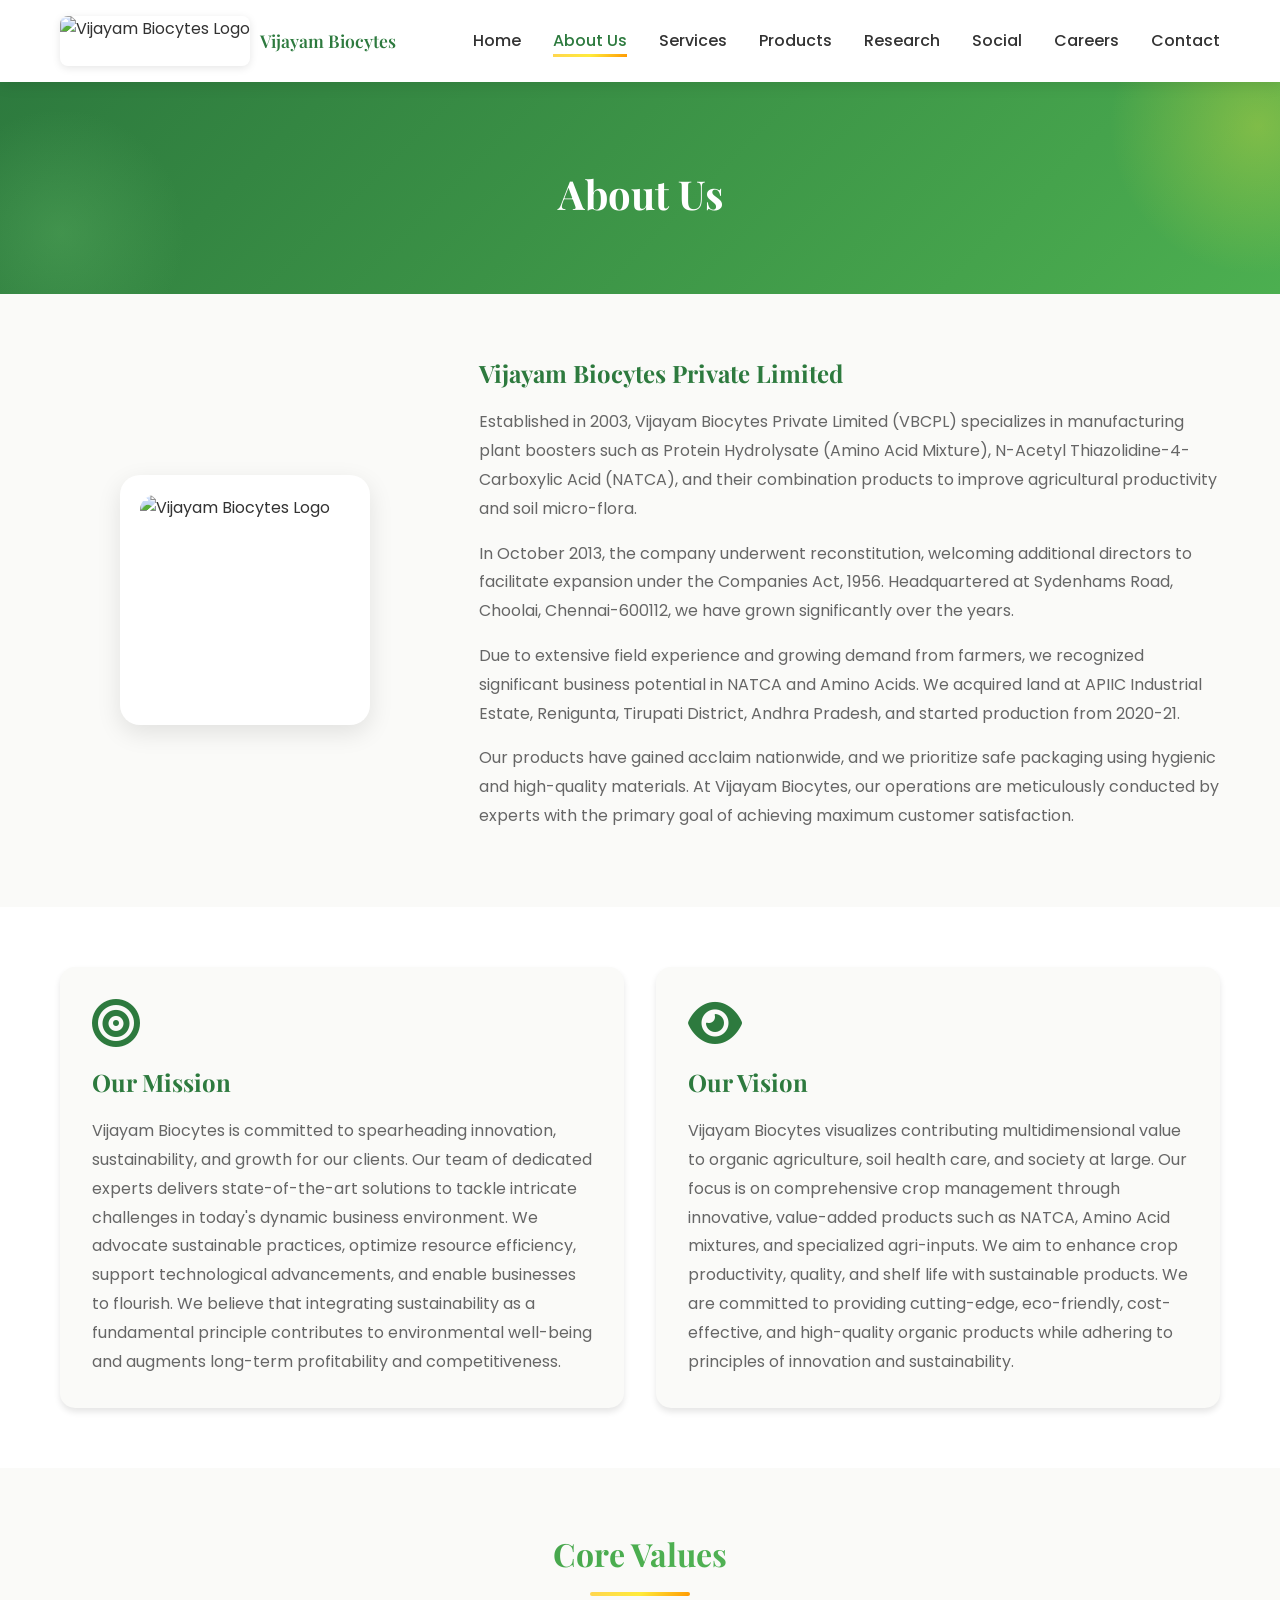
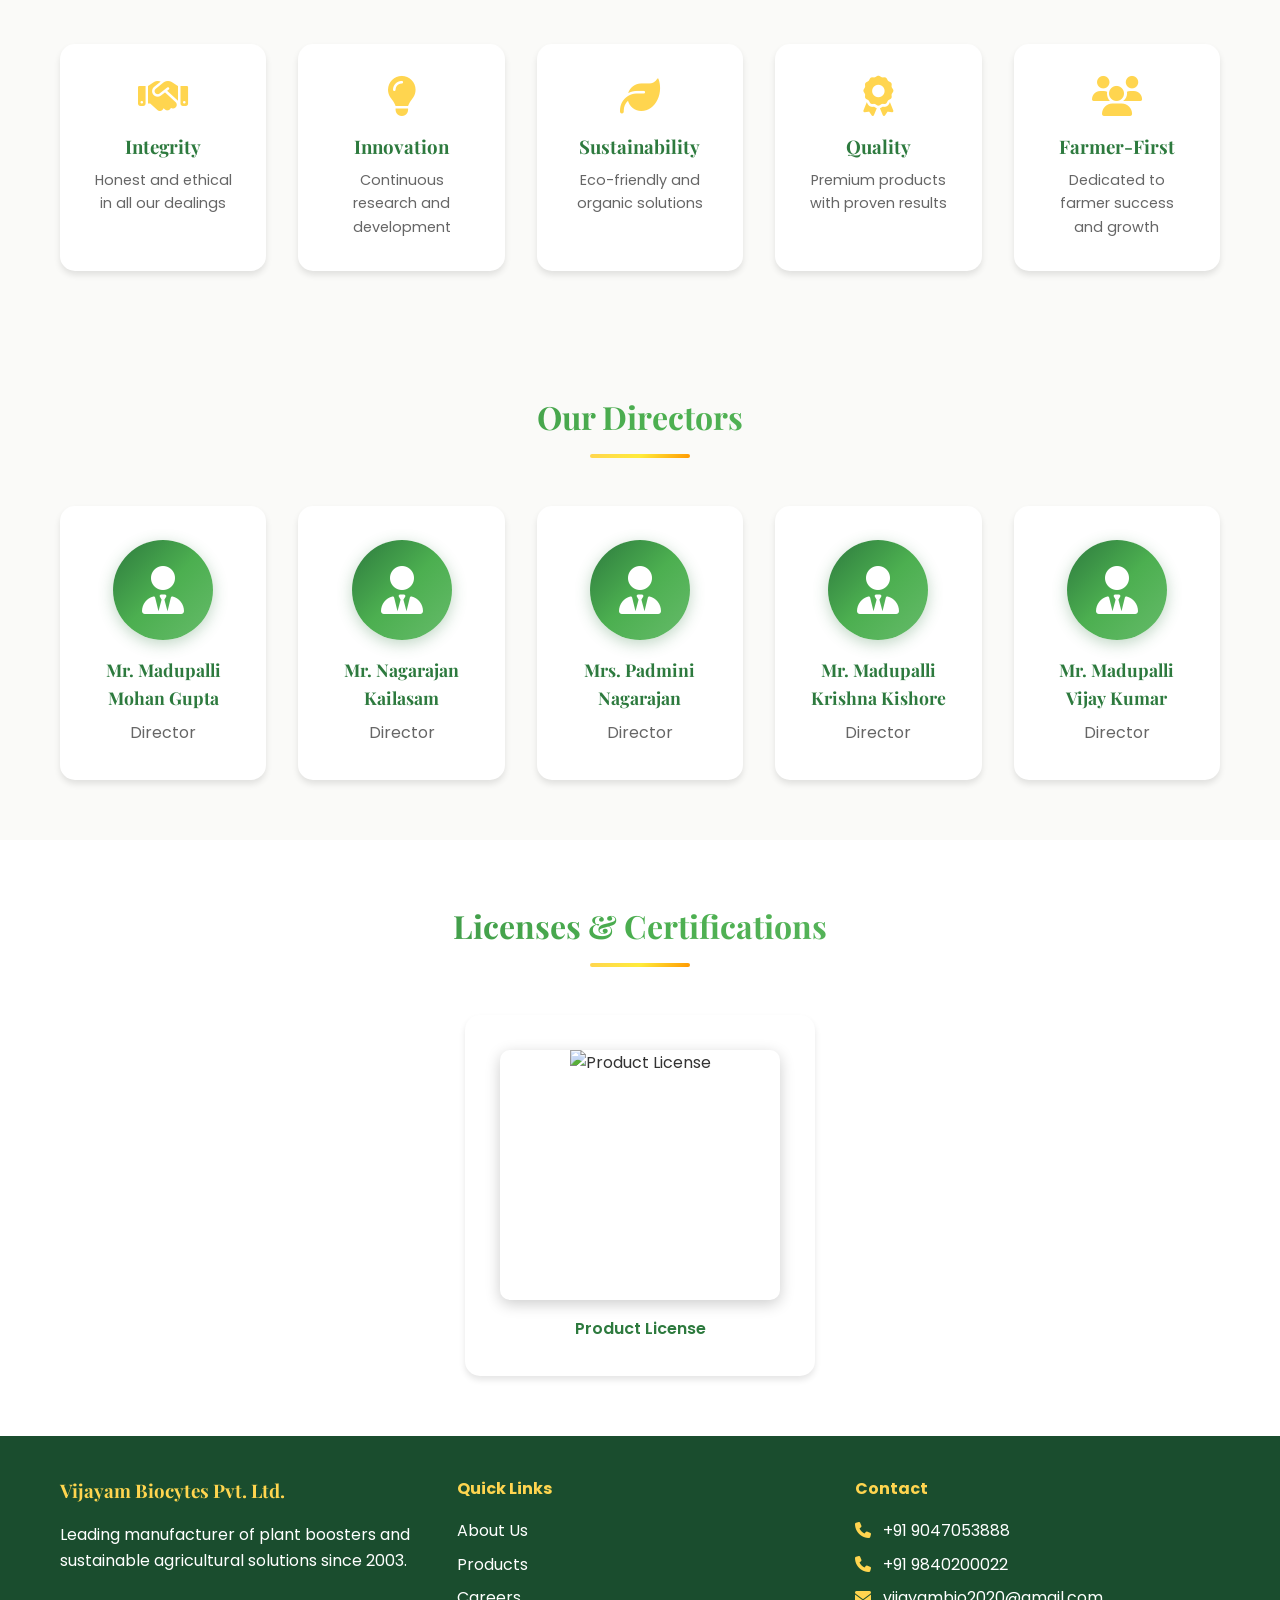
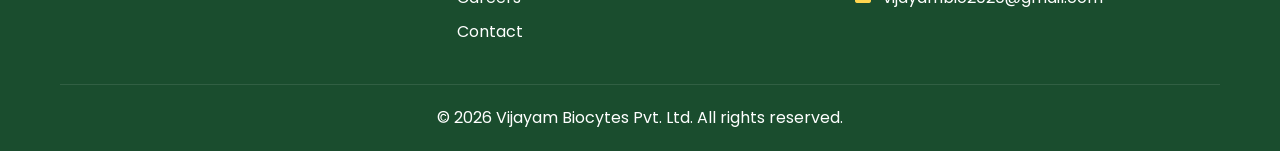
==== commit 7d6517d0: "hshs" ====
--- a/about.html
+++ b/about.html
@@ -14,7 +14,7 @@
     <nav class="navbar">
         <div class="container">
             <div class="nav-brand">
-                <span class="logo">VBC</span>
+                <img src="https://i.ibb.co/W44vB99T/Screenshot-2026-02-27-143550.png" alt="Vijayam Biocytes Logo" class="logo-img">
                 <span class="brand-name">Vijayam Biocytes</span>
             </div>
             <button class="nav-toggle" id="navToggle">
@@ -43,7 +43,7 @@
         <div class="container">
             <div class="about-grid">
                 <div class="about-image">
-                    <i class="fas fa-industry"></i>
+                    <img src="https://i.ibb.co/W44vB99T/Screenshot-2026-02-27-143550.png" alt="Vijayam Biocytes Logo" class="about-logo">
                 </div>
                 <div class="about-text">
                     <h2>Vijayam Biocytes Private Limited</h2>
--- a/styles.css
+++ b/styles.css
@@ -65,8 +65,21 @@
     gap: 10px;
 }
 
+.logo-img {
+    height: 50px;
+    width: auto;
+    border-radius: 8px;
+    transition: all 0.3s ease;
+    box-shadow: 0 2px 8px rgba(0, 0, 0, 0.1);
+}
+
+.logo-img:hover {
+    transform: scale(1.05);
+    box-shadow: 0 4px 15px rgba(45, 122, 62, 0.3);
+}
+
 .logo {
-    background: var(--primary-green);
+    background: var(--gradient-1);
     color: white;
     padding: 8px 12px;
     border-radius: 8px;
@@ -336,8 +349,8 @@
 }
 
 .product-image {
-    width: 100px;
-    height: 100px;
+    width: 150px;
+    height: 150px;
     margin: 0 auto 1rem;
     background: var(--gradient-1);
     border-radius: 50%;
@@ -354,7 +367,7 @@
 }
 
 .product-image i {
-    font-size: 3rem;
+    font-size: 4rem;
     color: white;
 }
 
@@ -714,14 +727,23 @@
 }
 
 .about-image {
-    width: 200px;
-    height: 200px;
-    background: var(--light-green);
-    border-radius: 50%;
+    width: 250px;
+    height: 250px;
+    background: white;
+    border-radius: 20px;
     display: flex;
     align-items: center;
     justify-content: center;
     margin: 0 auto;
+    box-shadow: 0 8px 25px rgba(0, 0, 0, 0.1);
+    padding: 20px;
+}
+
+.about-logo {
+    width: 100%;
+    height: 100%;
+    object-fit: contain;
+    border-radius: 15px;
 }
 
 .about-image i {
@@ -823,14 +845,14 @@
 }
 
 .cert-grid {
-    display: grid;
-    grid-template-columns: repeat(auto-fit, minmax(200px, 1fr));
+    display: flex;
+    justify-content: center;
     gap: 2rem;
 }
 
 .cert-card {
     background: white;
-    padding: 3rem 2rem;
+    padding: 2rem;
     border-radius: 15px;
     box-shadow: var(--shadow);
     text-align: center;
@@ -839,6 +861,8 @@
     border: 3px solid transparent;
     position: relative;
     overflow: hidden;
+    width: 350px;
+    max-width: 100%;
 }
 
 .cert-card::before {
@@ -2034,7 +2058,7 @@
 /* Certificate Preview Image in Card */
 .cert-preview-image {
     width: 100%;
-    height: 200px;
+    height: 250px;
     margin-bottom: 1rem;
     border-radius: 10px;
     overflow: hidden;
@@ -2053,7 +2077,7 @@
 }
 
 .cert-card:hover .cert-preview-image img {
-    transform: scale(1.1);
+    transform: scale(1.05);
 }
 
 /* Hero Section with Slider */
@@ -2213,4 +2237,60 @@
     .hero-description {
         font-size: 1rem;
     }
-}+}
+
+/*
+ Hero Logo */
+.hero-logo {
+    width: 120px;
+    height: auto;
+    margin: 0 auto 2rem;
+    display: block;
+    border-radius: 15px;
+    box-shadow: 0 8px 25px rgba(0, 0, 0, 0.3);
+    animation: fadeInDown 1s ease-out, float 3s ease-in-out infinite 1s;
+    transition: transform 0.3s ease;
+}
+
+.hero-logo:hover {
+    transform: scale(1.1);
+}
+
+@keyframes fadeInDown {
+    from {
+        opacity: 0;
+        transform: translateY(-30px);
+    }
+
+    to {
+        opacity: 1;
+        transform: translateY(0);
+    }
+}
+
+/*
+ Product Image Photo (for actual product images) */
+.product-image-photo {
+    width: 150px;
+    height: 150px;
+    margin: 0 auto 1rem;
+    border-radius: 50%;
+    display: flex;
+    align-items: center;
+    justify-content: center;
+    overflow: hidden;
+    transition: all 0.4s ease;
+    box-shadow: 0 4px 15px rgba(45, 122, 62, 0.3);
+    background: white;
+}
+
+.product-image-photo img {
+    width: 90%;
+    height: 90%;
+    object-fit: contain;
+}
+
+.product-card:hover .product-image-photo {
+    transform: scale(1.1);
+    box-shadow: 0 8px 25px rgba(45, 122, 62, 0.5);
+}
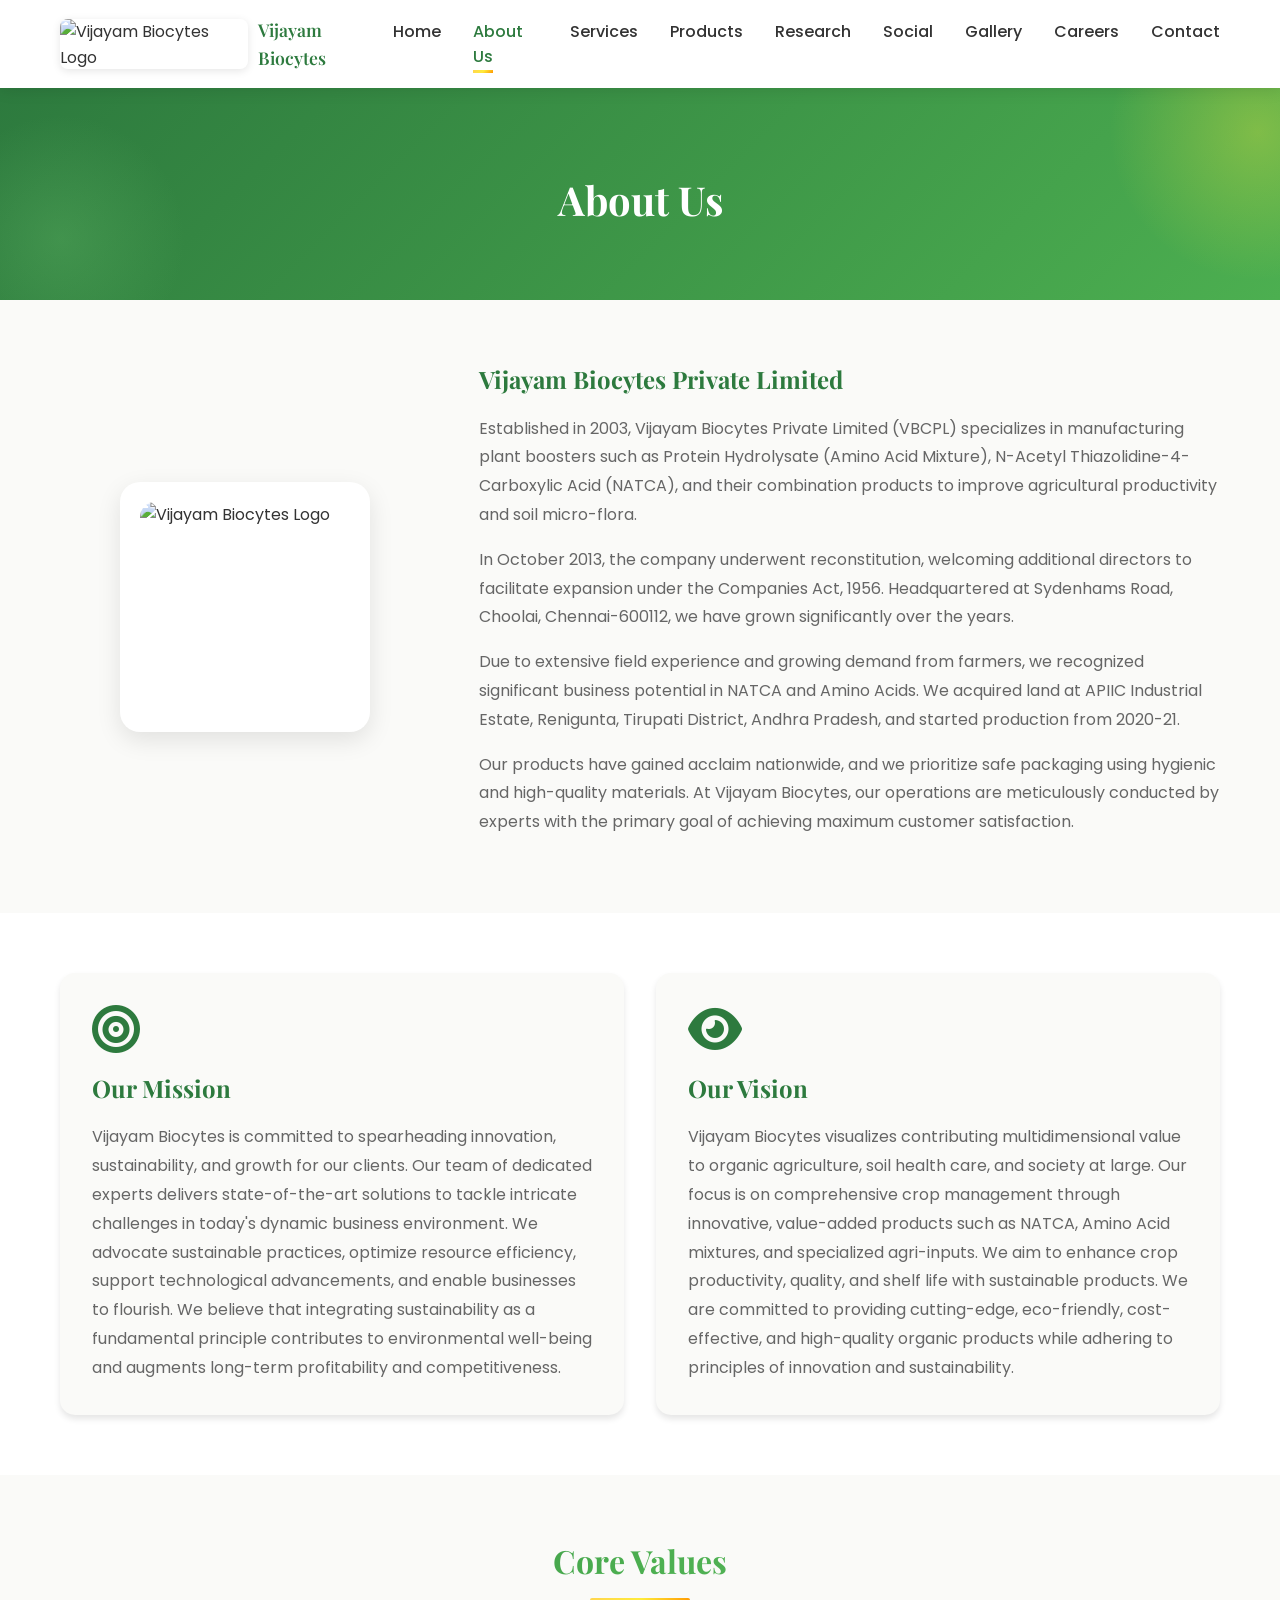
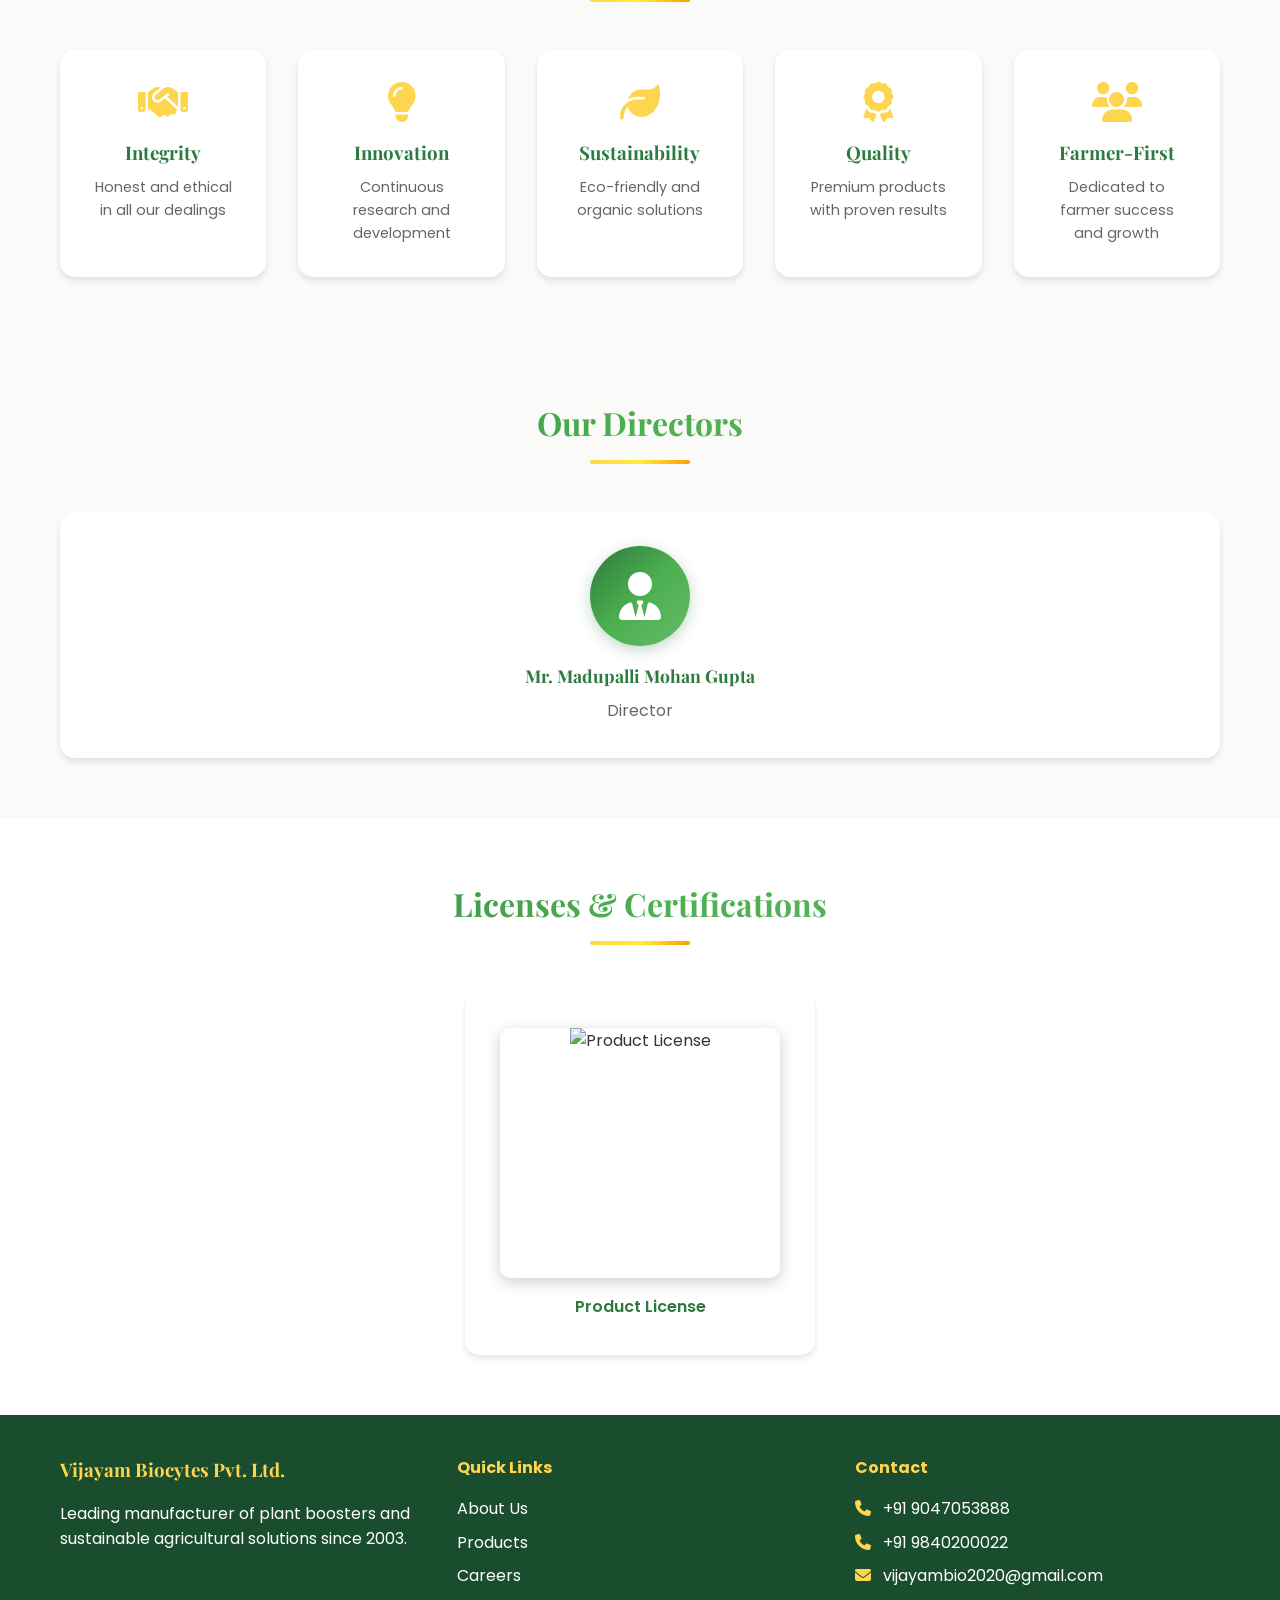
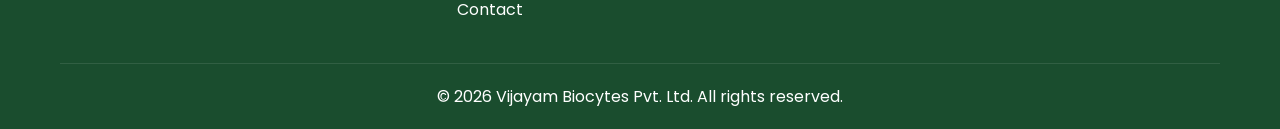
==== commit 79c8c9d3: "newwww" ====
--- a/about.html
+++ b/about.html
@@ -27,6 +27,7 @@
                 <li><a href="products.html">Products</a></li>
                 <li><a href="research.html">Research</a></li>
                 <li><a href="social.html">Social</a></li>
+                <li><a href="gallery.html">Gallery</a></li>
                 <li><a href="careers.html">Careers</a></li>
                 <li><a href="contact.html">Contact</a></li>
             </ul>
@@ -117,34 +118,6 @@
                     <h3>Mr. Madupalli Mohan Gupta</h3>
                     <p>Director</p>
                 </div>
-                <div class="director-card">
-                    <div class="director-image">
-                        <i class="fas fa-user-tie"></i>
-                    </div>
-                    <h3>Mr. Nagarajan Kailasam</h3>
-                    <p>Director</p>
-                </div>
-                <div class="director-card">
-                    <div class="director-image">
-                        <i class="fas fa-user-tie"></i>
-                    </div>
-                    <h3>Mrs. Padmini Nagarajan</h3>
-                    <p>Director</p>
-                </div>
-                <div class="director-card">
-                    <div class="director-image">
-                        <i class="fas fa-user-tie"></i>
-                    </div>
-                    <h3>Mr. Madupalli Krishna Kishore</h3>
-                    <p>Director</p>
-                </div>
-                <div class="director-card">
-                    <div class="director-image">
-                        <i class="fas fa-user-tie"></i>
-                    </div>
-                    <h3>Mr. Madupalli Vijay Kumar</h3>
-                    <p>Director</p>
-                </div>
             </div>
         </div>
     </section>
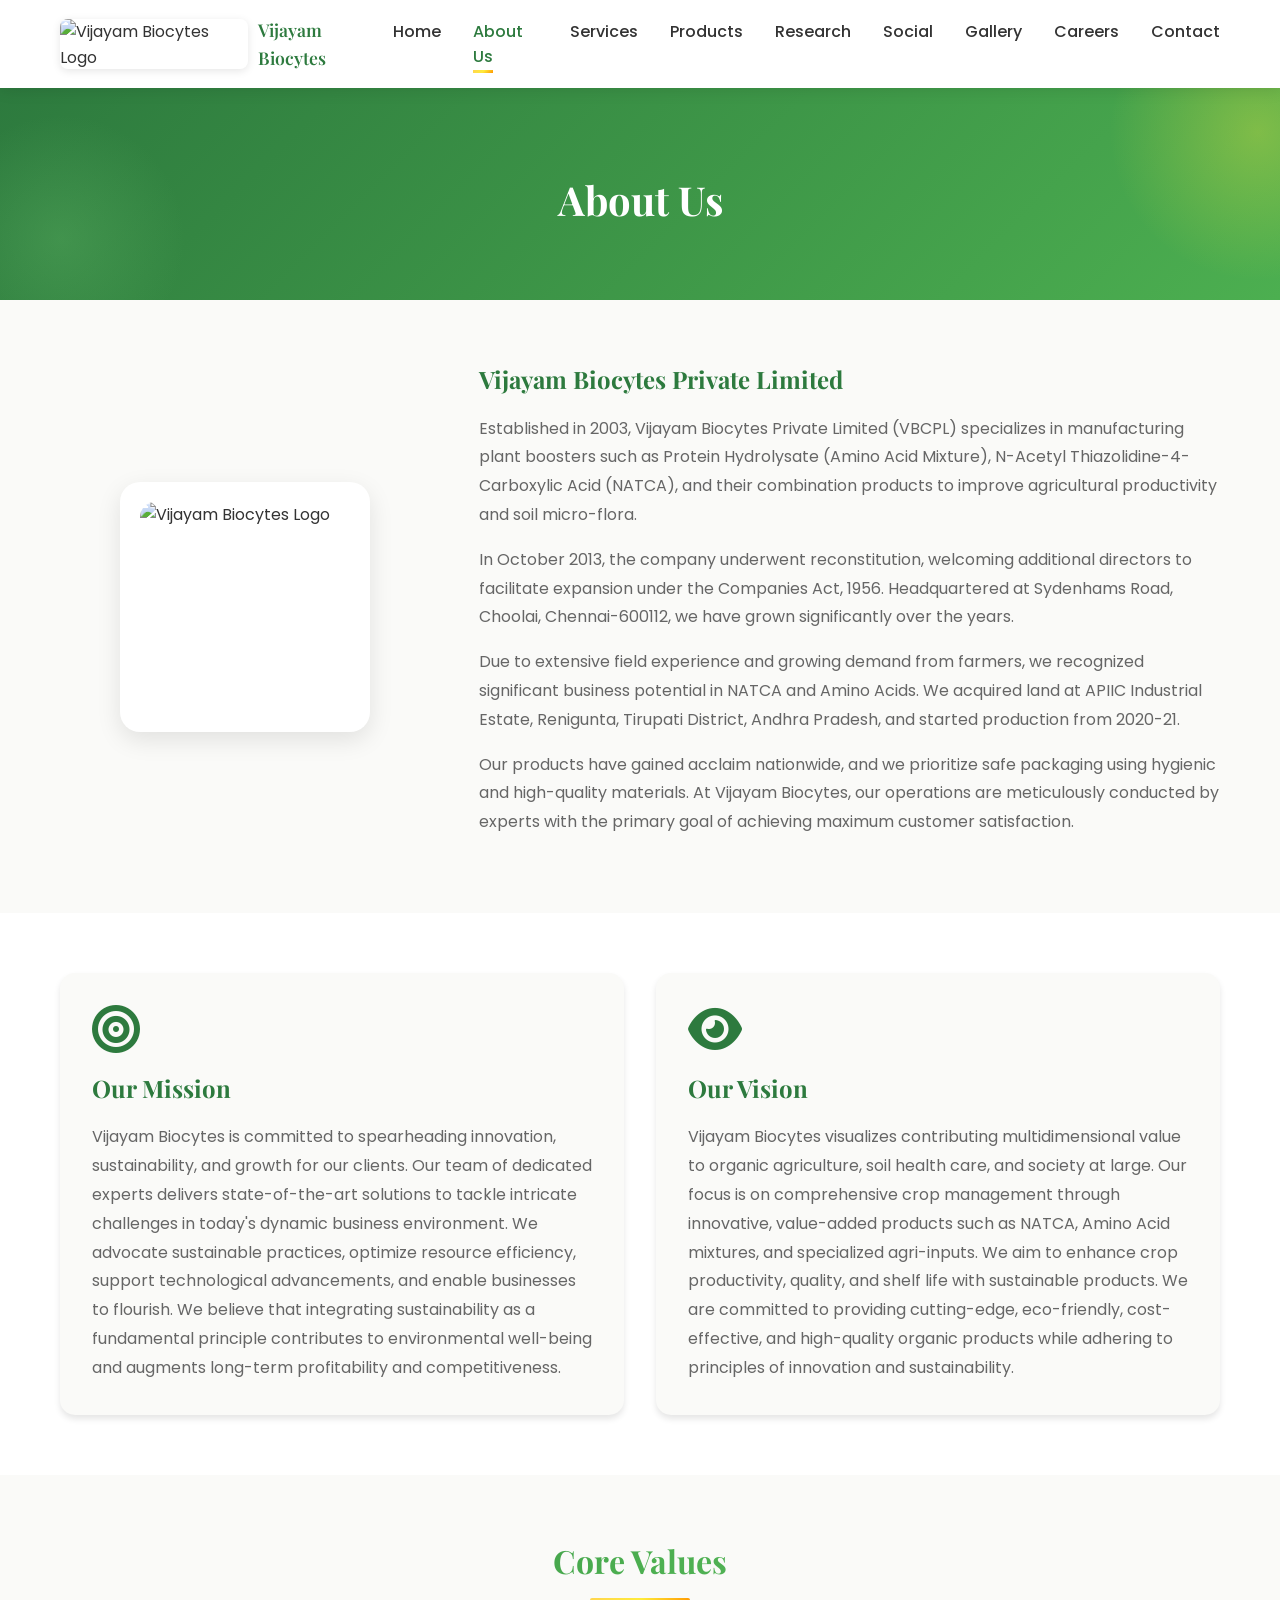
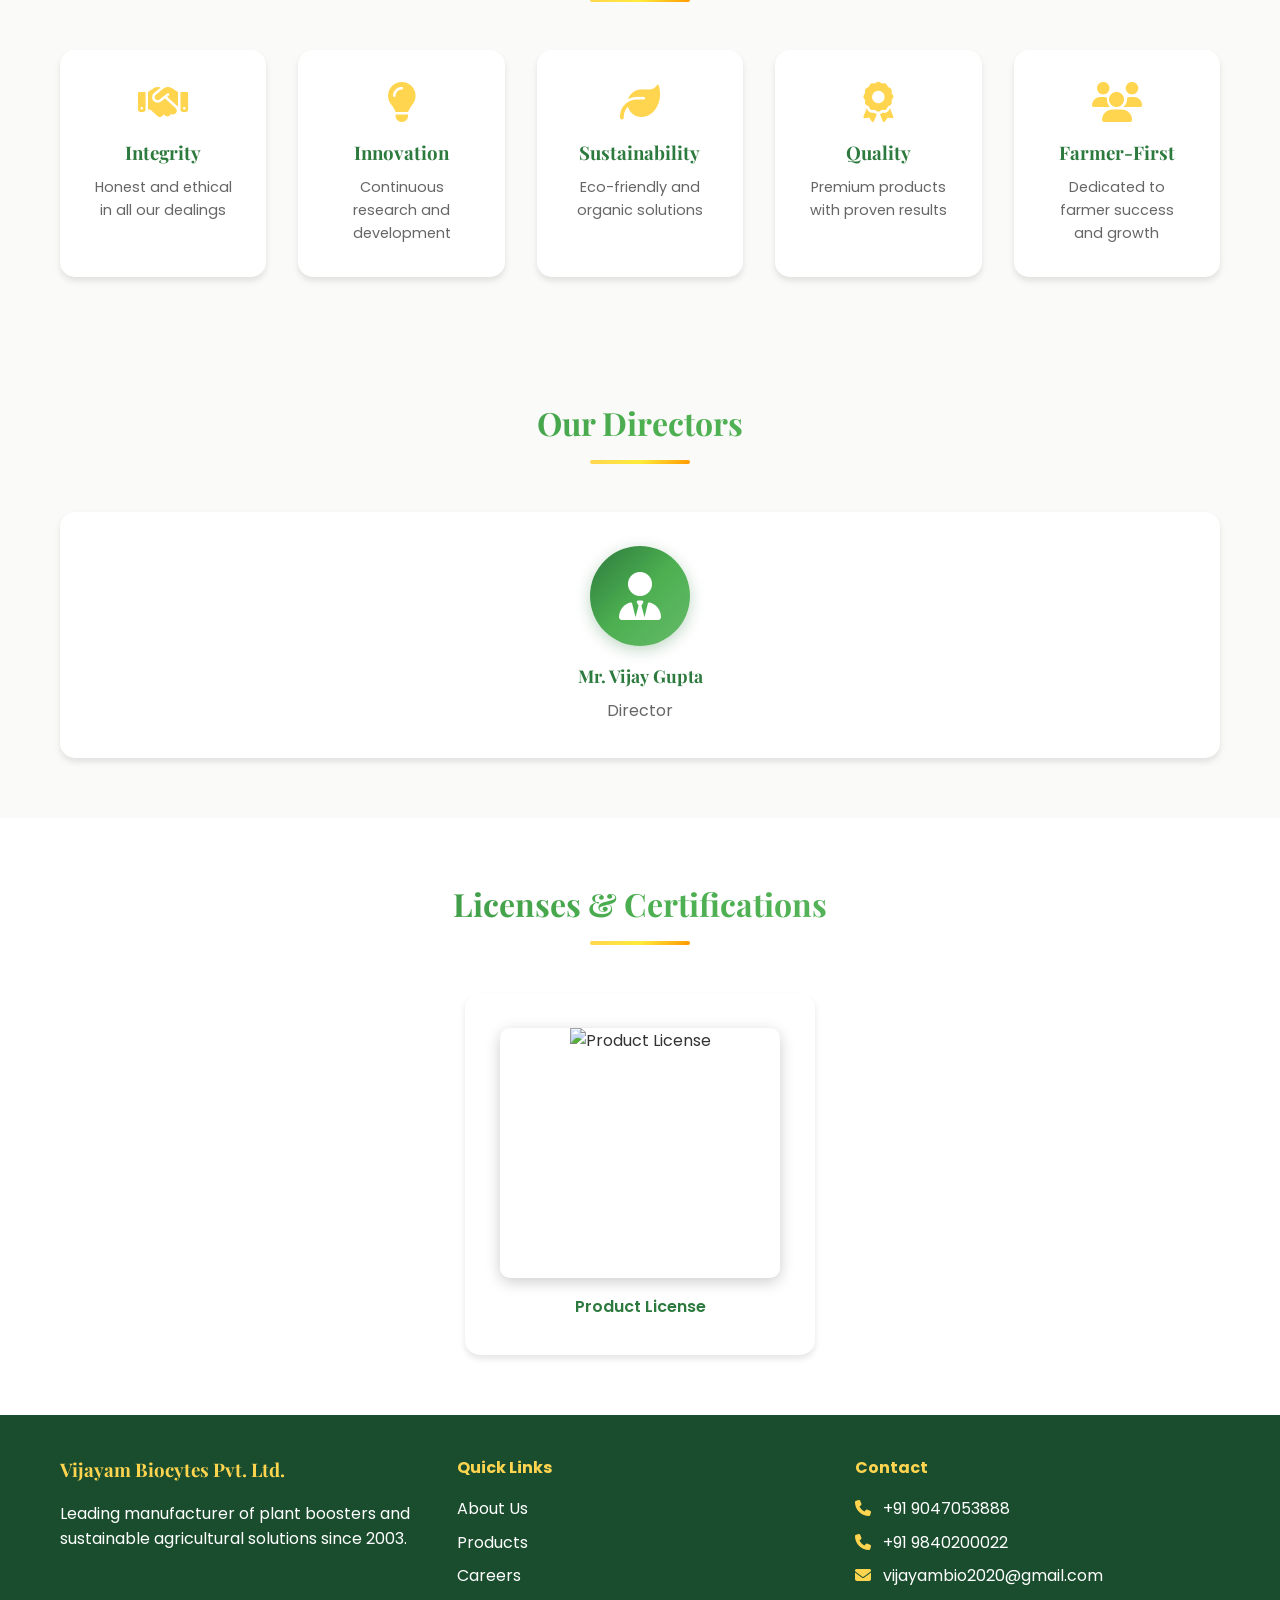
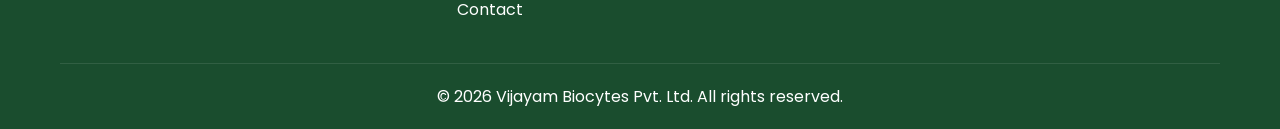
==== commit 9725be65: "latestt" ====
--- a/about.html
+++ b/about.html
@@ -115,7 +115,7 @@
                     <div class="director-image">
                         <i class="fas fa-user-tie"></i>
                     </div>
-                    <h3>Mr. Madupalli Mohan Gupta</h3>
+                    <h3>Mr. Vijay Gupta</h3>
                     <p>Director</p>
                 </div>
             </div>
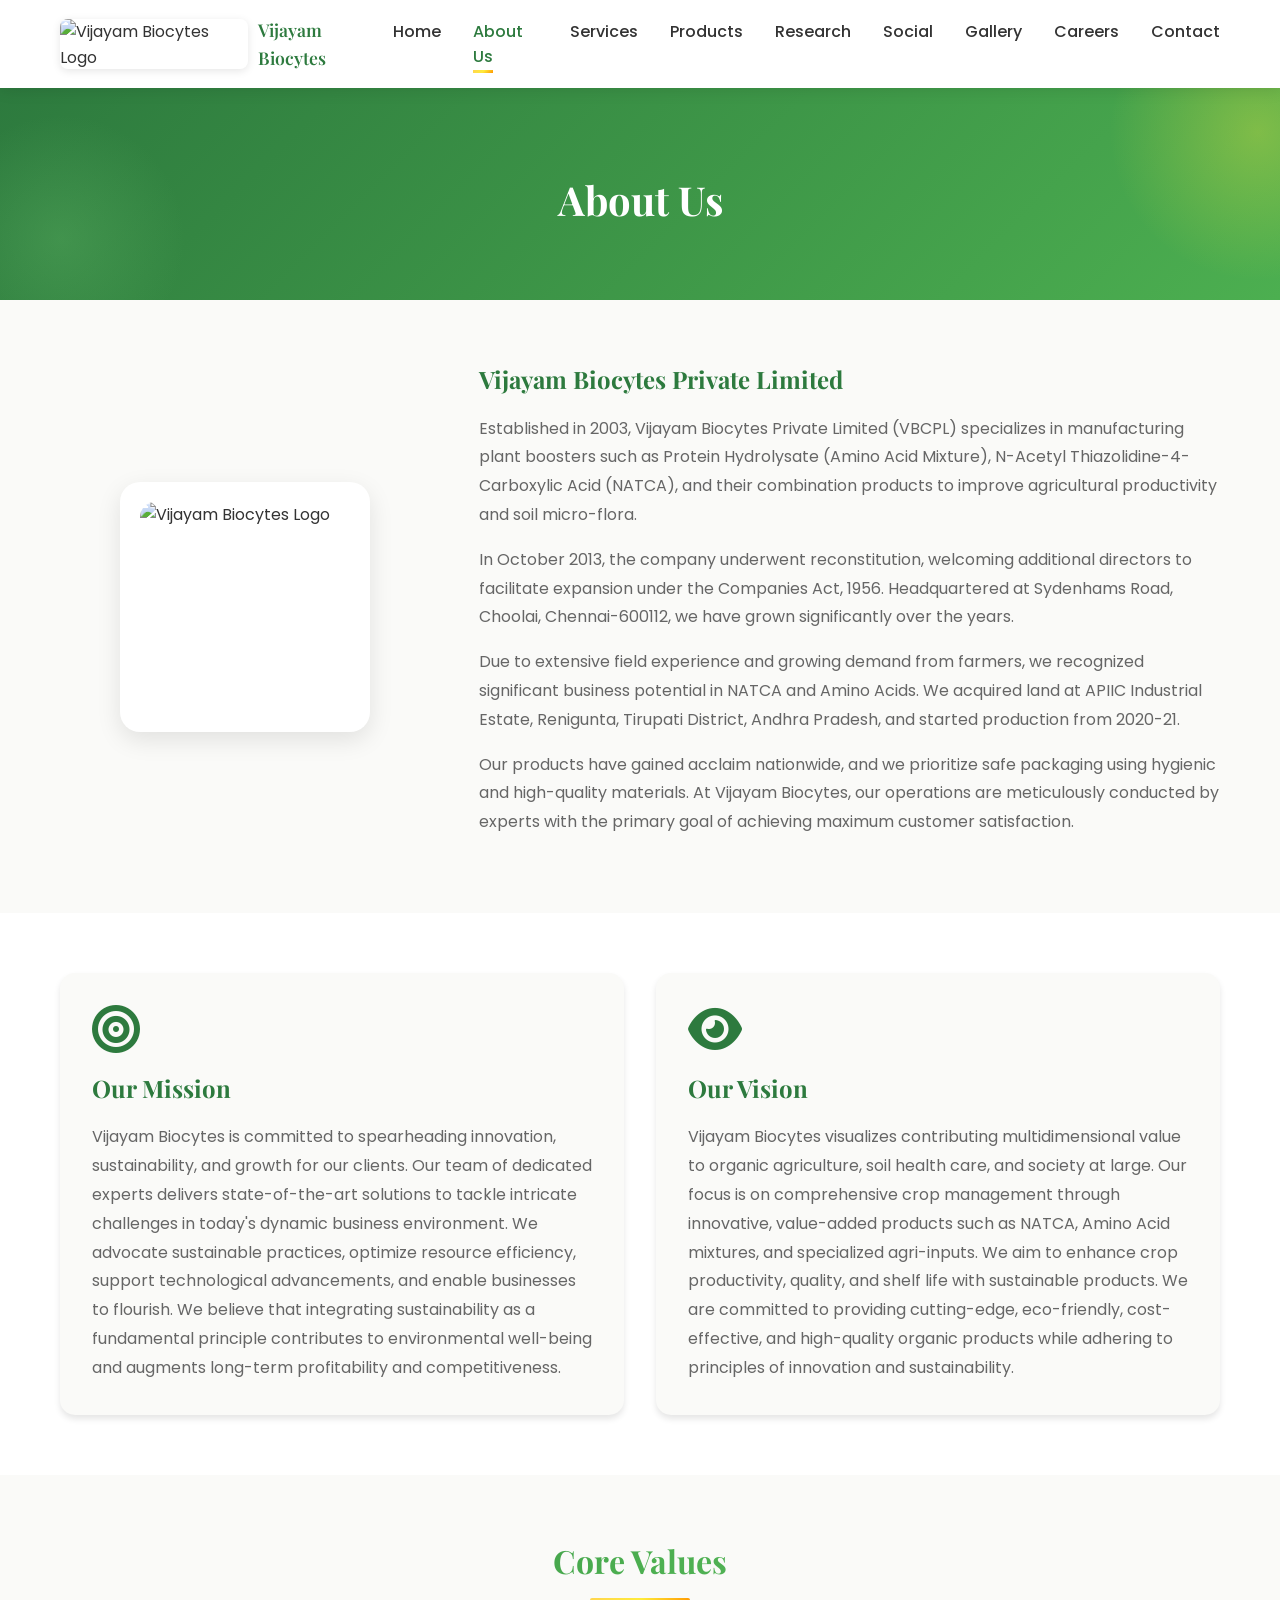
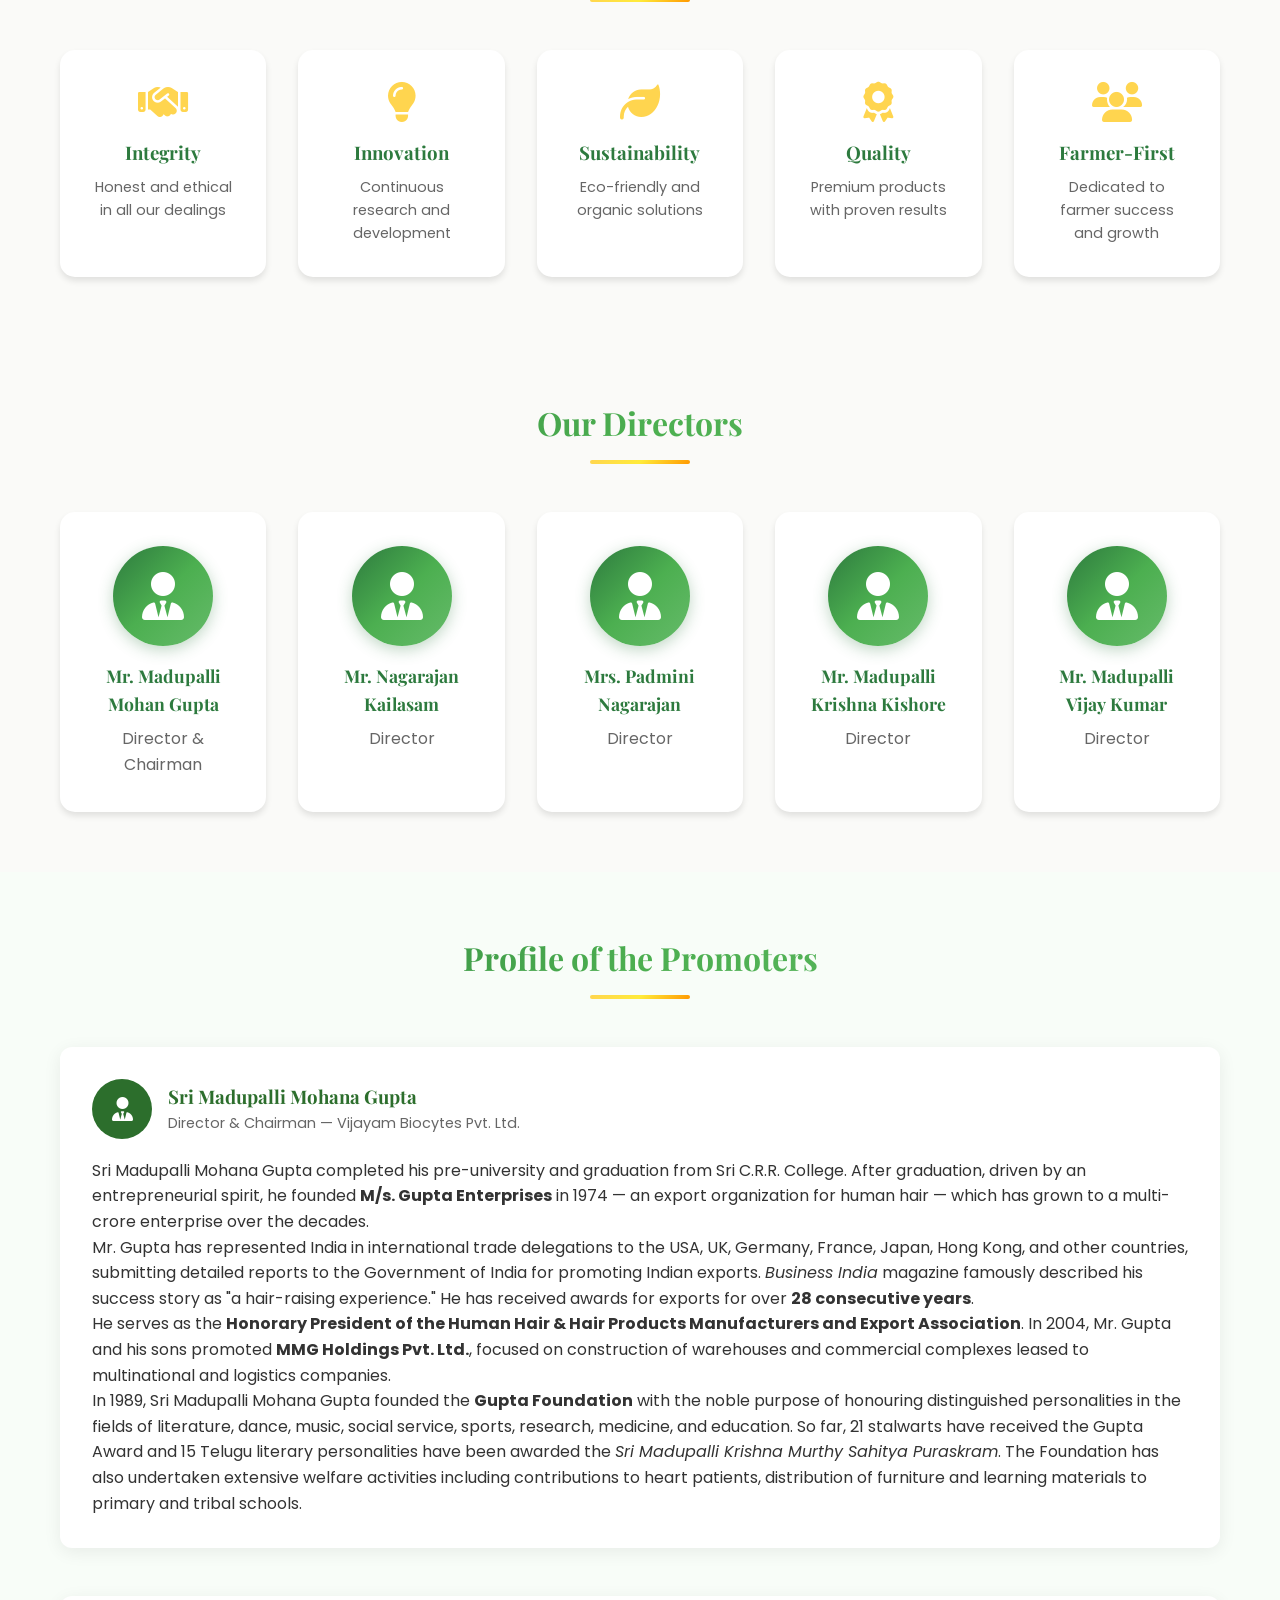
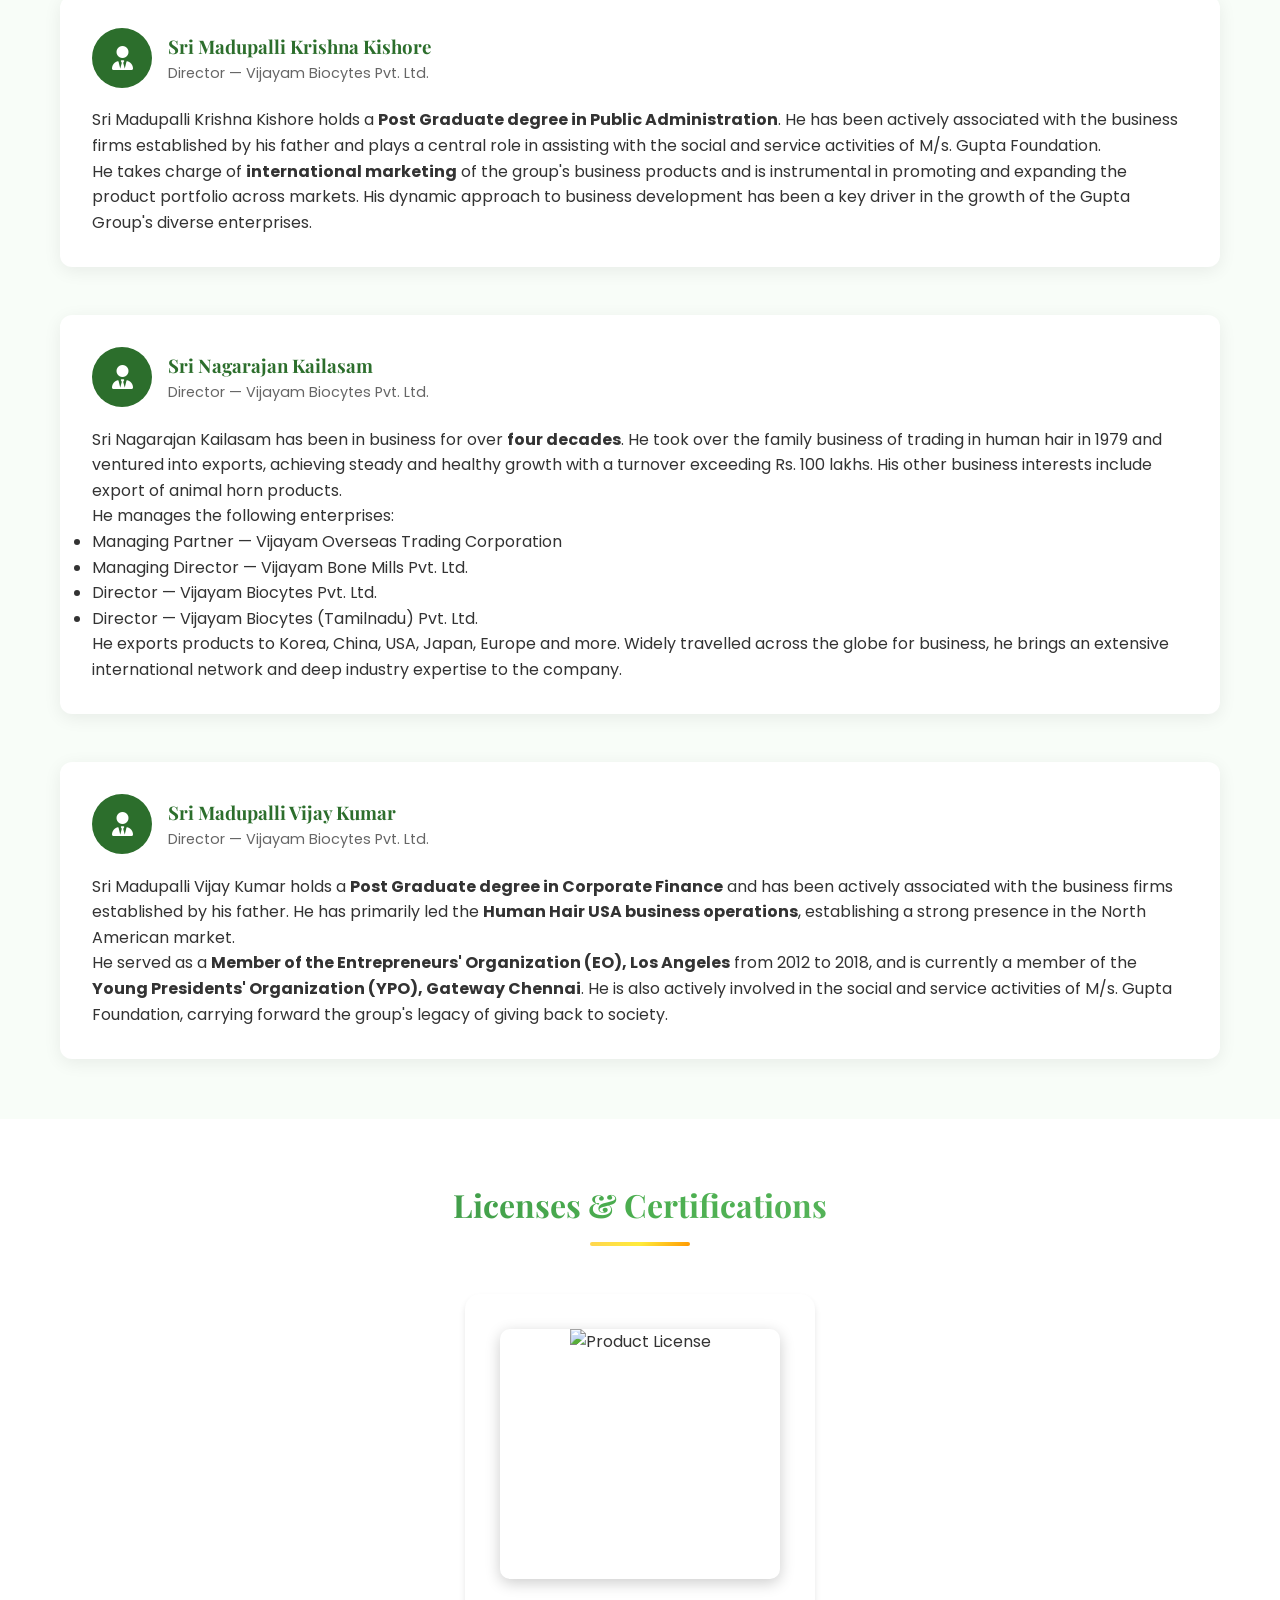
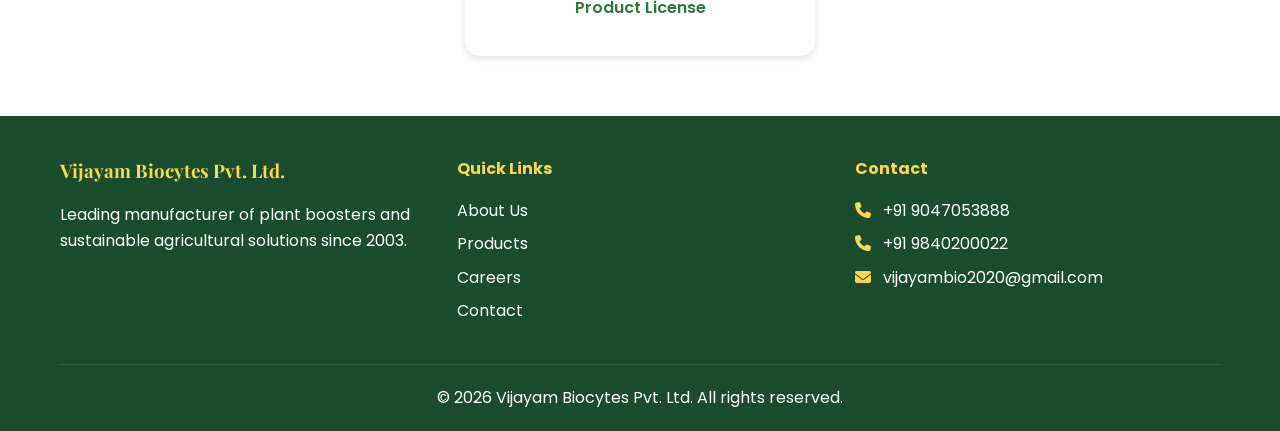
==== commit 5d9e90ac: "hif" ====
--- a/about.html
+++ b/about.html
@@ -115,10 +115,115 @@
                     <div class="director-image">
                         <i class="fas fa-user-tie"></i>
                     </div>
-                    <h3>Mr. Vijay Gupta</h3>
-                    <p>Director</p>
-                </div>
-            </div>
+                    <h3>Mr. Madupalli Mohan Gupta</h3>
+                    <p>Director &amp; Chairman</p>
+                </div>
+                <div class="director-card">
+                    <div class="director-image">
+                        <i class="fas fa-user-tie"></i>
+                    </div>
+                    <h3>Mr. Nagarajan Kailasam</h3>
+                    <p>Director</p>
+                </div>
+                <div class="director-card">
+                    <div class="director-image">
+                        <i class="fas fa-user-tie"></i>
+                    </div>
+                    <h3>Mrs. Padmini Nagarajan</h3>
+                    <p>Director</p>
+                </div>
+                <div class="director-card">
+                    <div class="director-image">
+                        <i class="fas fa-user-tie"></i>
+                    </div>
+                    <h3>Mr. Madupalli Krishna Kishore</h3>
+                    <p>Director</p>
+                </div>
+                <div class="director-card">
+                    <div class="director-image">
+                        <i class="fas fa-user-tie"></i>
+                    </div>
+                    <h3>Mr. Madupalli Vijay Kumar</h3>
+                    <p>Director</p>
+                </div>
+            </div>
+        </div>
+    </section>
+
+    <!-- Promoter Profiles -->
+    <section class="about-content" style="background: #f8fdf8;">
+        <div class="container">
+            <h2 class="section-title">Profile of the Promoters</h2>
+
+            <!-- MM Gupta -->
+            <div style="margin-bottom: 3rem; padding: 2rem; background: #fff; border-radius: 12px; box-shadow: 0 4px 18px rgba(0,0,0,0.07);">
+                <div style="display: flex; align-items: center; gap: 1rem; margin-bottom: 1.2rem;">
+                    <div style="width: 60px; height: 60px; background: var(--primary, #2c6e2c); border-radius: 50%; display: flex; align-items: center; justify-content: center; flex-shrink: 0;">
+                        <i class="fas fa-user-tie" style="color:#fff; font-size:1.5rem;"></i>
+                    </div>
+                    <div>
+                        <h3 style="margin:0; color: var(--primary, #2c6e2c);">Sri Madupalli Mohana Gupta</h3>
+                        <p style="margin:0; color:#666; font-size:0.9rem;">Director &amp; Chairman — Vijayam Biocytes Pvt. Ltd.</p>
+                    </div>
+                </div>
+                <p>Sri Madupalli Mohana Gupta completed his pre-university and graduation from Sri C.R.R. College. After graduation, driven by an entrepreneurial spirit, he founded <strong>M/s. Gupta Enterprises</strong> in 1974 — an export organization for human hair — which has grown to a multi-crore enterprise over the decades.</p>
+                <p>Mr. Gupta has represented India in international trade delegations to the USA, UK, Germany, France, Japan, Hong Kong, and other countries, submitting detailed reports to the Government of India for promoting Indian exports. <em>Business India</em> magazine famously described his success story as "a hair-raising experience." He has received awards for exports for over <strong>28 consecutive years</strong>.</p>
+                <p>He serves as the <strong>Honorary President of the Human Hair &amp; Hair Products Manufacturers and Export Association</strong>. In 2004, Mr. Gupta and his sons promoted <strong>MMG Holdings Pvt. Ltd.</strong>, focused on construction of warehouses and commercial complexes leased to multinational and logistics companies.</p>
+                <p>In 1989, Sri Madupalli Mohana Gupta founded the <strong>Gupta Foundation</strong> with the noble purpose of honouring distinguished personalities in the fields of literature, dance, music, social service, sports, research, medicine, and education. So far, 21 stalwarts have received the Gupta Award and 15 Telugu literary personalities have been awarded the <em>Sri Madupalli Krishna Murthy Sahitya Puraskram</em>. The Foundation has also undertaken extensive welfare activities including contributions to heart patients, distribution of furniture and learning materials to primary and tribal schools.</p>
+            </div>
+
+            <!-- Krishna Kishore -->
+            <div style="margin-bottom: 3rem; padding: 2rem; background: #fff; border-radius: 12px; box-shadow: 0 4px 18px rgba(0,0,0,0.07);">
+                <div style="display: flex; align-items: center; gap: 1rem; margin-bottom: 1.2rem;">
+                    <div style="width: 60px; height: 60px; background: var(--primary, #2c6e2c); border-radius: 50%; display: flex; align-items: center; justify-content: center; flex-shrink: 0;">
+                        <i class="fas fa-user-tie" style="color:#fff; font-size:1.5rem;"></i>
+                    </div>
+                    <div>
+                        <h3 style="margin:0; color: var(--primary, #2c6e2c);">Sri Madupalli Krishna Kishore</h3>
+                        <p style="margin:0; color:#666; font-size:0.9rem;">Director — Vijayam Biocytes Pvt. Ltd.</p>
+                    </div>
+                </div>
+                <p>Sri Madupalli Krishna Kishore holds a <strong>Post Graduate degree in Public Administration</strong>. He has been actively associated with the business firms established by his father and plays a central role in assisting with the social and service activities of M/s. Gupta Foundation.</p>
+                <p>He takes charge of <strong>international marketing</strong> of the group's business products and is instrumental in promoting and expanding the product portfolio across markets. His dynamic approach to business development has been a key driver in the growth of the Gupta Group's diverse enterprises.</p>
+            </div>
+
+            <!-- Nagarajan Kailasam -->
+            <div style="margin-bottom: 3rem; padding: 2rem; background: #fff; border-radius: 12px; box-shadow: 0 4px 18px rgba(0,0,0,0.07);">
+                <div style="display: flex; align-items: center; gap: 1rem; margin-bottom: 1.2rem;">
+                    <div style="width: 60px; height: 60px; background: var(--primary, #2c6e2c); border-radius: 50%; display: flex; align-items: center; justify-content: center; flex-shrink: 0;">
+                        <i class="fas fa-user-tie" style="color:#fff; font-size:1.5rem;"></i>
+                    </div>
+                    <div>
+                        <h3 style="margin:0; color: var(--primary, #2c6e2c);">Sri Nagarajan Kailasam</h3>
+                        <p style="margin:0; color:#666; font-size:0.9rem;">Director — Vijayam Biocytes Pvt. Ltd.</p>
+                    </div>
+                </div>
+                <p>Sri Nagarajan Kailasam has been in business for over <strong>four decades</strong>. He took over the family business of trading in human hair in 1979 and ventured into exports, achieving steady and healthy growth with a turnover exceeding Rs. 100 lakhs. His other business interests include export of animal horn products.</p>
+                <p>He manages the following enterprises:</p>
+                <ul>
+                    <li>Managing Partner — Vijayam Overseas Trading Corporation</li>
+                    <li>Managing Director — Vijayam Bone Mills Pvt. Ltd.</li>
+                    <li>Director — Vijayam Biocytes Pvt. Ltd.</li>
+                    <li>Director — Vijayam Biocytes (Tamilnadu) Pvt. Ltd.</li>
+                </ul>
+                <p>He exports products to Korea, China, USA, Japan, Europe and more. Widely travelled across the globe for business, he brings an extensive international network and deep industry expertise to the company.</p>
+            </div>
+
+            <!-- Vijay Kumar -->
+            <div style="padding: 2rem; background: #fff; border-radius: 12px; box-shadow: 0 4px 18px rgba(0,0,0,0.07);">
+                <div style="display: flex; align-items: center; gap: 1rem; margin-bottom: 1.2rem;">
+                    <div style="width: 60px; height: 60px; background: var(--primary, #2c6e2c); border-radius: 50%; display: flex; align-items: center; justify-content: center; flex-shrink: 0;">
+                        <i class="fas fa-user-tie" style="color:#fff; font-size:1.5rem;"></i>
+                    </div>
+                    <div>
+                        <h3 style="margin:0; color: var(--primary, #2c6e2c);">Sri Madupalli Vijay Kumar</h3>
+                        <p style="margin:0; color:#666; font-size:0.9rem;">Director — Vijayam Biocytes Pvt. Ltd.</p>
+                    </div>
+                </div>
+                <p>Sri Madupalli Vijay Kumar holds a <strong>Post Graduate degree in Corporate Finance</strong> and has been actively associated with the business firms established by his father. He has primarily led the <strong>Human Hair USA business operations</strong>, establishing a strong presence in the North American market.</p>
+                <p>He served as a <strong>Member of the Entrepreneurs' Organization (EO), Los Angeles</strong> from 2012 to 2018, and is currently a member of the <strong>Young Presidents' Organization (YPO), Gateway Chennai</strong>. He is also actively involved in the social and service activities of M/s. Gupta Foundation, carrying forward the group's legacy of giving back to society.</p>
+            </div>
+
         </div>
     </section>
 
